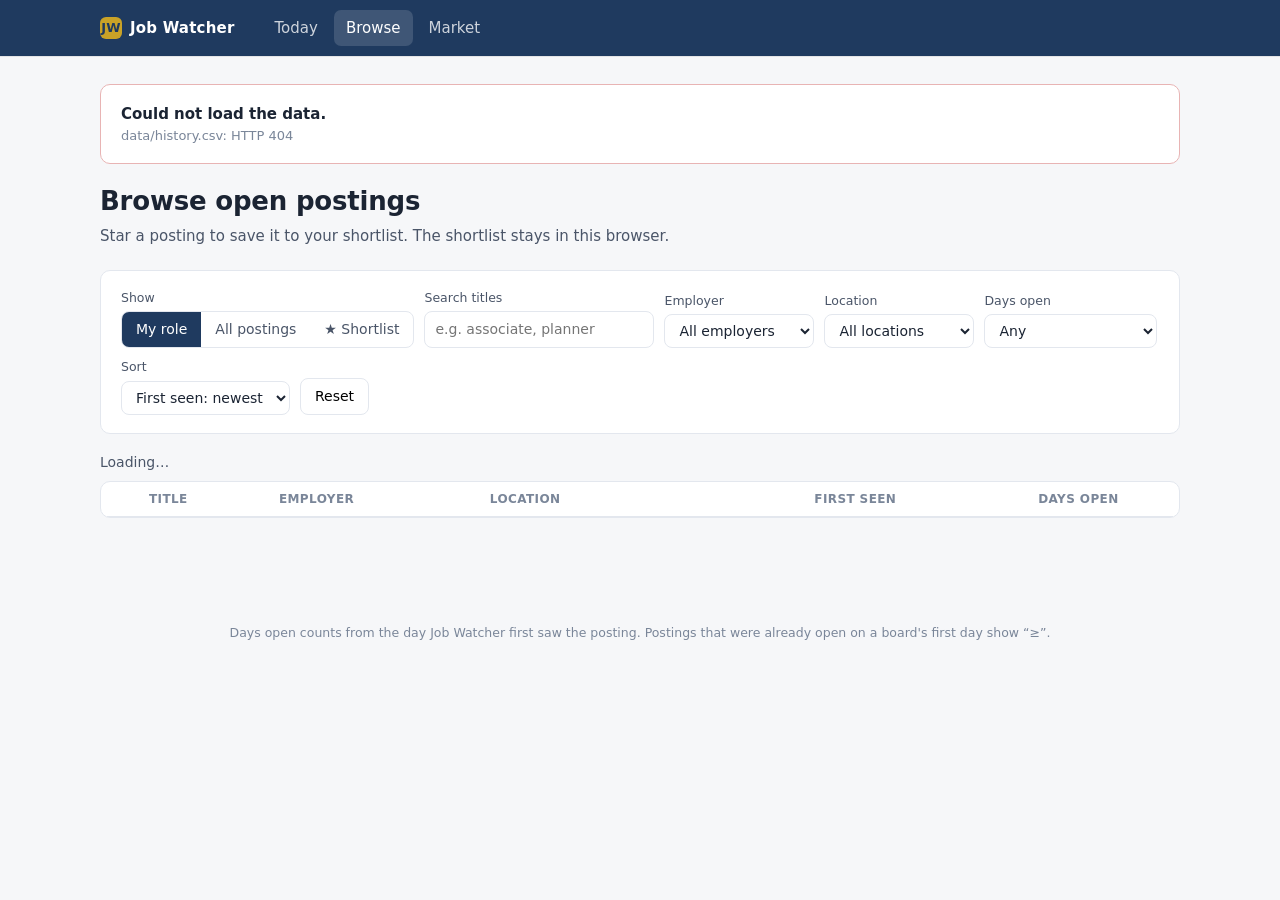
==== browse.html @ c9a6ba5c "Add Today, Browse and Market pages with shared nav, SVG charts, manifest and service worker Co-Autho" ====
<!doctype html>
<html lang="en">
<head>
  <meta charset="utf-8">
  <meta name="viewport" content="width=device-width, initial-scale=1">
  <title>Browse · Job Watcher</title>
  <meta name="theme-color" content="#1f3a5f">
  <link rel="manifest" href="manifest.webmanifest">
  <link rel="icon" href="icons/icon-192.png">
  <link rel="apple-touch-icon" href="icons/icon-192.png">
  <link rel="stylesheet" href="assets/style.css">
</head>
<body>
  <nav class="nav">
    <div class="nav-inner">
      <a class="brand" href="index.html"><span class="brand-mark">JW</span>Job Watcher</a>
      <div class="nav-links">
        <a href="index.html">Today</a>
        <a href="browse.html" aria-current="page">Browse</a>
        <a href="market.html">Market</a>
      </div>
      <span class="nav-status"></span>
    </div>
  </nav>

  <main>
    <h1>Browse open postings</h1>
    <p class="sub">Star a posting to save it to your shortlist. The shortlist stays in this browser.</p>

    <section class="card">
      <div class="controls">
        <div class="control">Show
          <div class="switch" role="group" aria-label="Postings to show">
            <button type="button" data-scope="role" aria-pressed="true">My role</button>
            <button type="button" data-scope="all" aria-pressed="false">All postings</button>
            <button type="button" data-scope="star" aria-pressed="false">★ Shortlist</button>
          </div>
        </div>
        <label class="control">Search titles
          <input type="search" id="q" placeholder="e.g. associate, planner">
        </label>
        <label class="control">Employer
          <select id="employer"><option value="">All employers</option></select>
        </label>
        <label class="control">Location
          <select id="location"><option value="">All locations</option></select>
        </label>
        <label class="control">Days open
          <select id="days">
            <option value="">Any</option>
            <option value="0-1">1 day or less</option>
            <option value="0-7">7 days or less</option>
            <option value="8-30">8 to 30 days</option>
            <option value="31-99999">More than 30 days</option>
          </select>
        </label>
        <label class="control">Sort
          <select id="sort">
            <option value="new">First seen: newest</option>
            <option value="old">First seen: oldest</option>
          </select>
        </label>
        <button class="btn" type="button" id="reset">Reset</button>
      </div>
    </section>

    <div class="result-count" id="count">Loading…</div>
    <section class="card" style="padding:0 6px">
      <table>
        <thead><tr>
          <th style="width:32px"></th><th>Title</th><th>Employer</th><th class="hide-sm">Location</th>
          <th class="num">First seen</th><th class="num hide-sm">Days open</th><th></th>
        </tr></thead>
        <tbody id="rows"></tbody>
      </table>
    </section>
    <div style="text-align:center"><button class="btn" id="more" hidden>Show more</button></div>
  </main>
  <footer>Days open counts from the day Job Watcher first saw the posting. Postings that were already open on a board's first day show “≥”.</footer>

  <script src="assets/common.js"></script>
  <script src="assets/browse.js"></script>
</body>
</html>
---- assets/style.css ----
:root {
  --ink: #1b2433;
  --ink-2: #4a5568;
  --muted: #7a8699;
  --line: #e3e7ee;
  --bg: #f6f7f9;
  --card: #ffffff;
  --brand: #1f3a5f;
  --brand-2: #2f6690;
  --accent: #c9a227;
  --good: #2e7d5b;
  --bad: #b23b3b;
  --role: #2f6690;
  --all: #9fb3c8;
  --radius: 10px;
  --font: "Inter", system-ui, -apple-system, "Segoe UI", Roboto, "Helvetica Neue", Arial, sans-serif;
  --mono: ui-monospace, SFMono-Regular, Menlo, Consolas, monospace;
}

* { box-sizing: border-box; }
html, body { margin: 0; }
body {
  font-family: var(--font);
  color: var(--ink);
  background: var(--bg);
  line-height: 1.5;
  font-size: 15px;
}
a { color: var(--brand-2); }

/* ---------- navigation (shared by every page) ---------- */
.nav {
  position: sticky; top: 0; z-index: 10;
  background: var(--brand);
  color: #fff;
  box-shadow: 0 1px 0 rgba(0,0,0,.08);
}
.nav-inner {
  max-width: 1120px; margin: 0 auto; padding: 0 20px;
  display: flex; align-items: center; gap: 28px; height: 56px;
}
.brand { font-weight: 700; letter-spacing: .2px; color: #fff; text-decoration: none; display: flex; align-items: center; gap: 8px; }
.brand-mark { width: 22px; height: 22px; border-radius: 6px; background: var(--accent); display: inline-grid; place-items: center; color: var(--brand); font-size: 13px; font-weight: 800; }
.nav-links { display: flex; gap: 4px; }
.nav-links a {
  color: rgba(255,255,255,.78); text-decoration: none;
  padding: 7px 12px; border-radius: 7px; font-weight: 500;
}
.nav-links a:hover { color: #fff; background: rgba(255,255,255,.08); }
.nav-links a[aria-current="page"] { color: #fff; background: rgba(255,255,255,.14); }
.nav-status { margin-left: auto; font-size: 12.5px; color: rgba(255,255,255,.7); }
.offline .nav-status::before { content: "● offline · "; color: var(--accent); }

main { max-width: 1120px; margin: 0 auto; padding: 28px 20px 64px; }
h1 { font-size: 26px; margin: 0 0 4px; letter-spacing: -.2px; }
h2 { font-size: 19px; margin: 0 0 6px; letter-spacing: -.1px; }
.sub { color: var(--ink-2); margin: 0 0 22px; }
.muted { color: var(--muted); }
.small { font-size: 13px; }

.card {
  background: var(--card); border: 1px solid var(--line);
  border-radius: var(--radius); padding: 18px 20px; margin-bottom: 18px;
}

/* ---------- stat tiles ---------- */
.tiles { display: grid; grid-template-columns: repeat(4, 1fr); gap: 14px; margin-bottom: 18px; }
.tile { background: var(--card); border: 1px solid var(--line); border-radius: var(--radius); padding: 16px 18px; }
.tile .label { font-size: 12.5px; color: var(--muted); text-transform: uppercase; letter-spacing: .5px; }
.tile .value { font-size: 30px; font-weight: 700; margin-top: 2px; font-variant-numeric: tabular-nums; }
.tile .note { font-size: 12.5px; color: var(--ink-2); }

/* ---------- tables & lists ---------- */
table { width: 100%; border-collapse: collapse; font-size: 14px; }
th, td { text-align: left; padding: 8px 10px; border-bottom: 1px solid var(--line); vertical-align: top; }
th { font-size: 12px; text-transform: uppercase; letter-spacing: .4px; color: var(--muted); font-weight: 600; }
td.num, th.num { text-align: right; font-variant-numeric: tabular-nums; }
.pill { display: inline-block; font-size: 12px; padding: 1px 8px; border-radius: 999px; font-weight: 600; }
.pill.ok { background: #e3f3eb; color: var(--good); }
.pill.fail { background: #f8e4e4; color: var(--bad); }
.pill.role { background: #e4eef7; color: var(--role); }

.posting-list { list-style: none; margin: 0; padding: 0; }
.posting-list li { padding: 9px 0; border-bottom: 1px solid var(--line); display: flex; gap: 10px; align-items: baseline; }
.posting-list li:last-child { border-bottom: 0; }
.posting-list .meta { color: var(--muted); font-size: 13px; }
.two-col { display: grid; grid-template-columns: 1fr 1fr; gap: 18px; }

/* ---------- browse ---------- */
.controls { display: flex; flex-wrap: wrap; gap: 10px; align-items: end; }
.control { display: flex; flex-direction: column; gap: 4px; font-size: 12.5px; color: var(--ink-2); }
select, input[type="search"] {
  font: inherit; font-size: 14px; padding: 7px 10px; border: 1px solid var(--line);
  border-radius: 8px; background: #fff; color: var(--ink); min-width: 150px;
}
input[type="search"] { min-width: 230px; }
.switch { display: inline-flex; border: 1px solid var(--line); border-radius: 8px; overflow: hidden; background: #fff; }
.switch button { font: inherit; font-size: 14px; border: 0; background: none; padding: 7px 14px; cursor: pointer; color: var(--ink-2); }
.switch button[aria-pressed="true"] { background: var(--brand); color: #fff; }
.star { border: 0; background: none; cursor: pointer; font-size: 19px; line-height: 1; color: #c3cad6; padding: 0 2px; }
.star[aria-pressed="true"] { color: var(--accent); }
.apply { font-weight: 600; text-decoration: none; white-space: nowrap; }
.btn { font: inherit; font-size: 14px; padding: 7px 14px; border-radius: 8px; border: 1px solid var(--line); background: #fff; cursor: pointer; }
.result-count { margin: 14px 0 8px; color: var(--ink-2); font-size: 14px; }

/* ---------- market ---------- */
.finding h2 { color: var(--brand); }
.finding p { color: var(--ink-2); margin: 0 0 12px; max-width: 760px; }
.chart svg { width: 100%; height: auto; display: block; }
.chart text { font-family: var(--font); fill: var(--ink-2); font-size: 11px; }
.legend { display: flex; gap: 16px; font-size: 13px; color: var(--ink-2); margin-bottom: 6px; }
.legend span::before { content: ""; display: inline-block; width: 10px; height: 10px; border-radius: 2px; margin-right: 6px; background: var(--c); vertical-align: -1px; }
.big-number { font-size: 40px; font-weight: 700; color: var(--brand); font-variant-numeric: tabular-nums; }

.empty { color: var(--muted); font-style: italic; }
footer { text-align: center; color: var(--muted); font-size: 12.5px; padding: 24px; }

@media (max-width: 760px) {
  .tiles { grid-template-columns: repeat(2, 1fr); }
  .two-col { grid-template-columns: 1fr; }
  .nav-status { display: none; }
  .nav-inner { gap: 12px; }
  .hide-sm { display: none; }
}
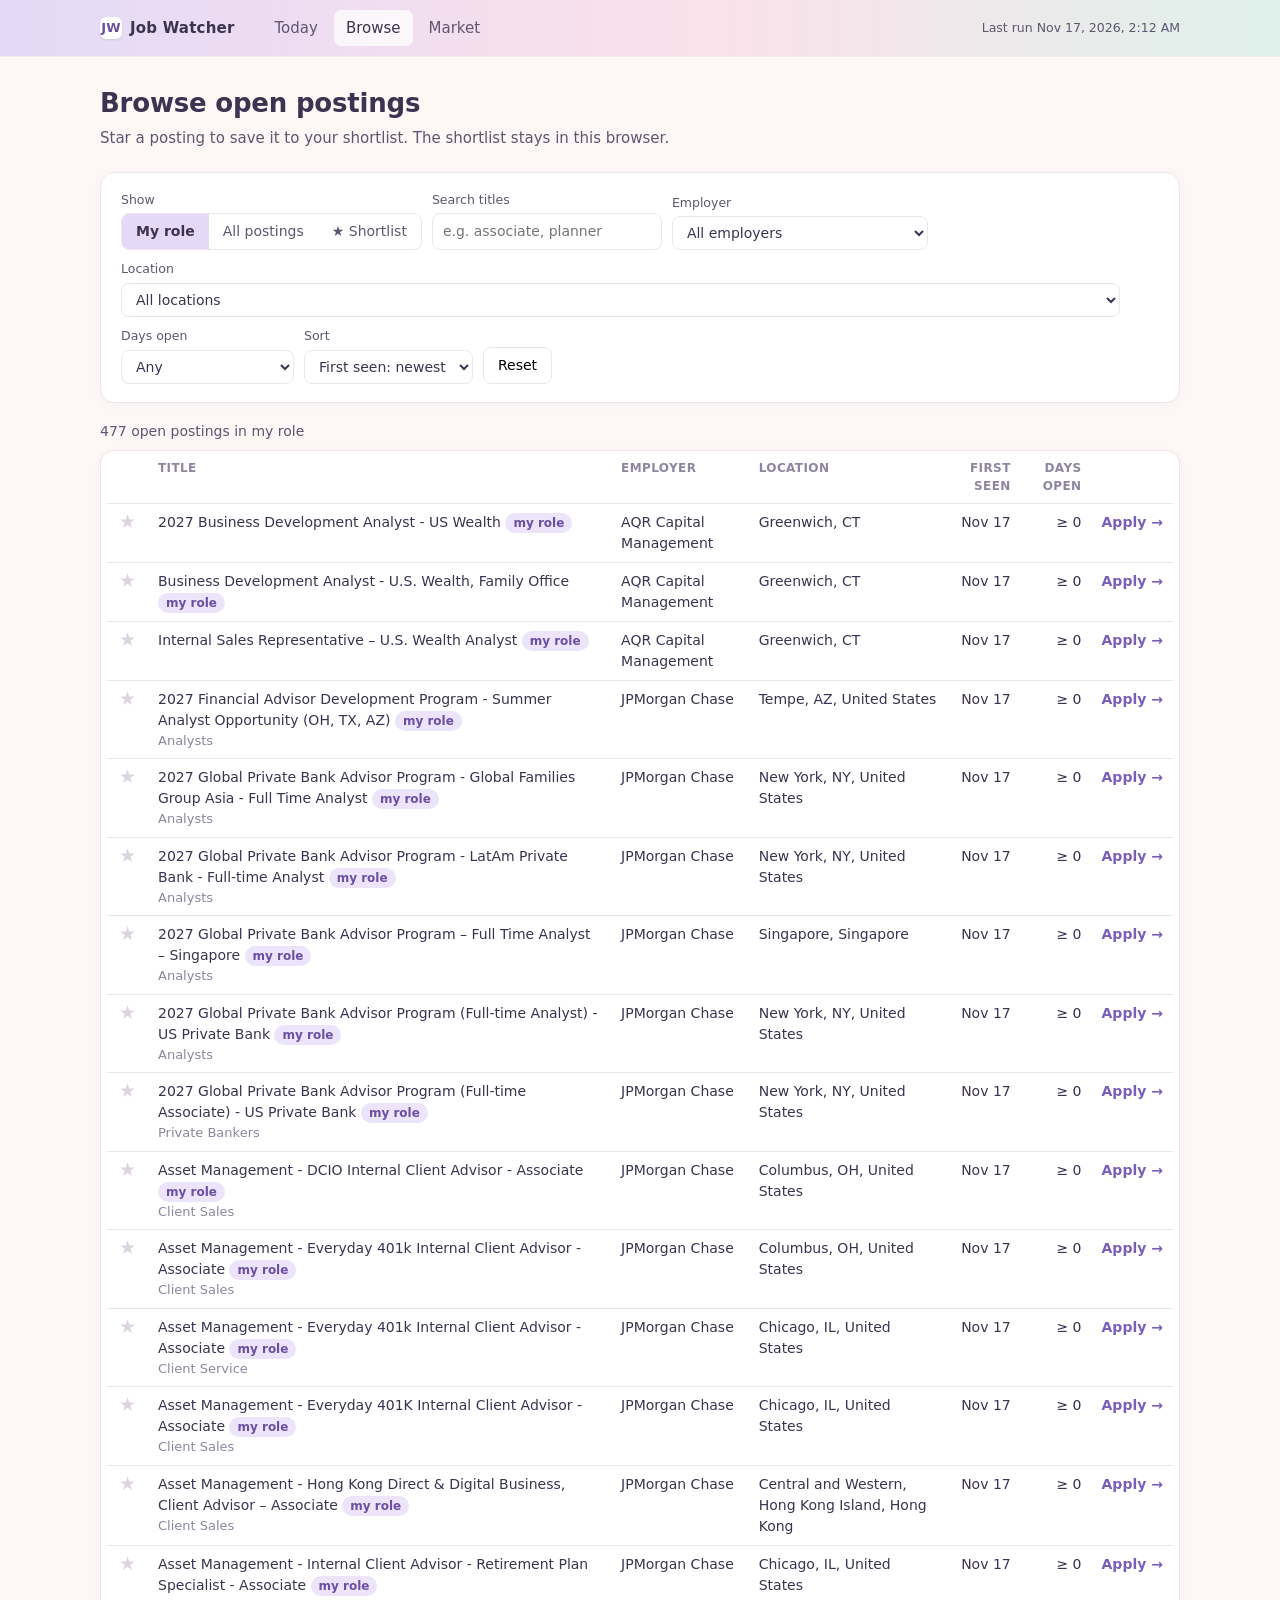
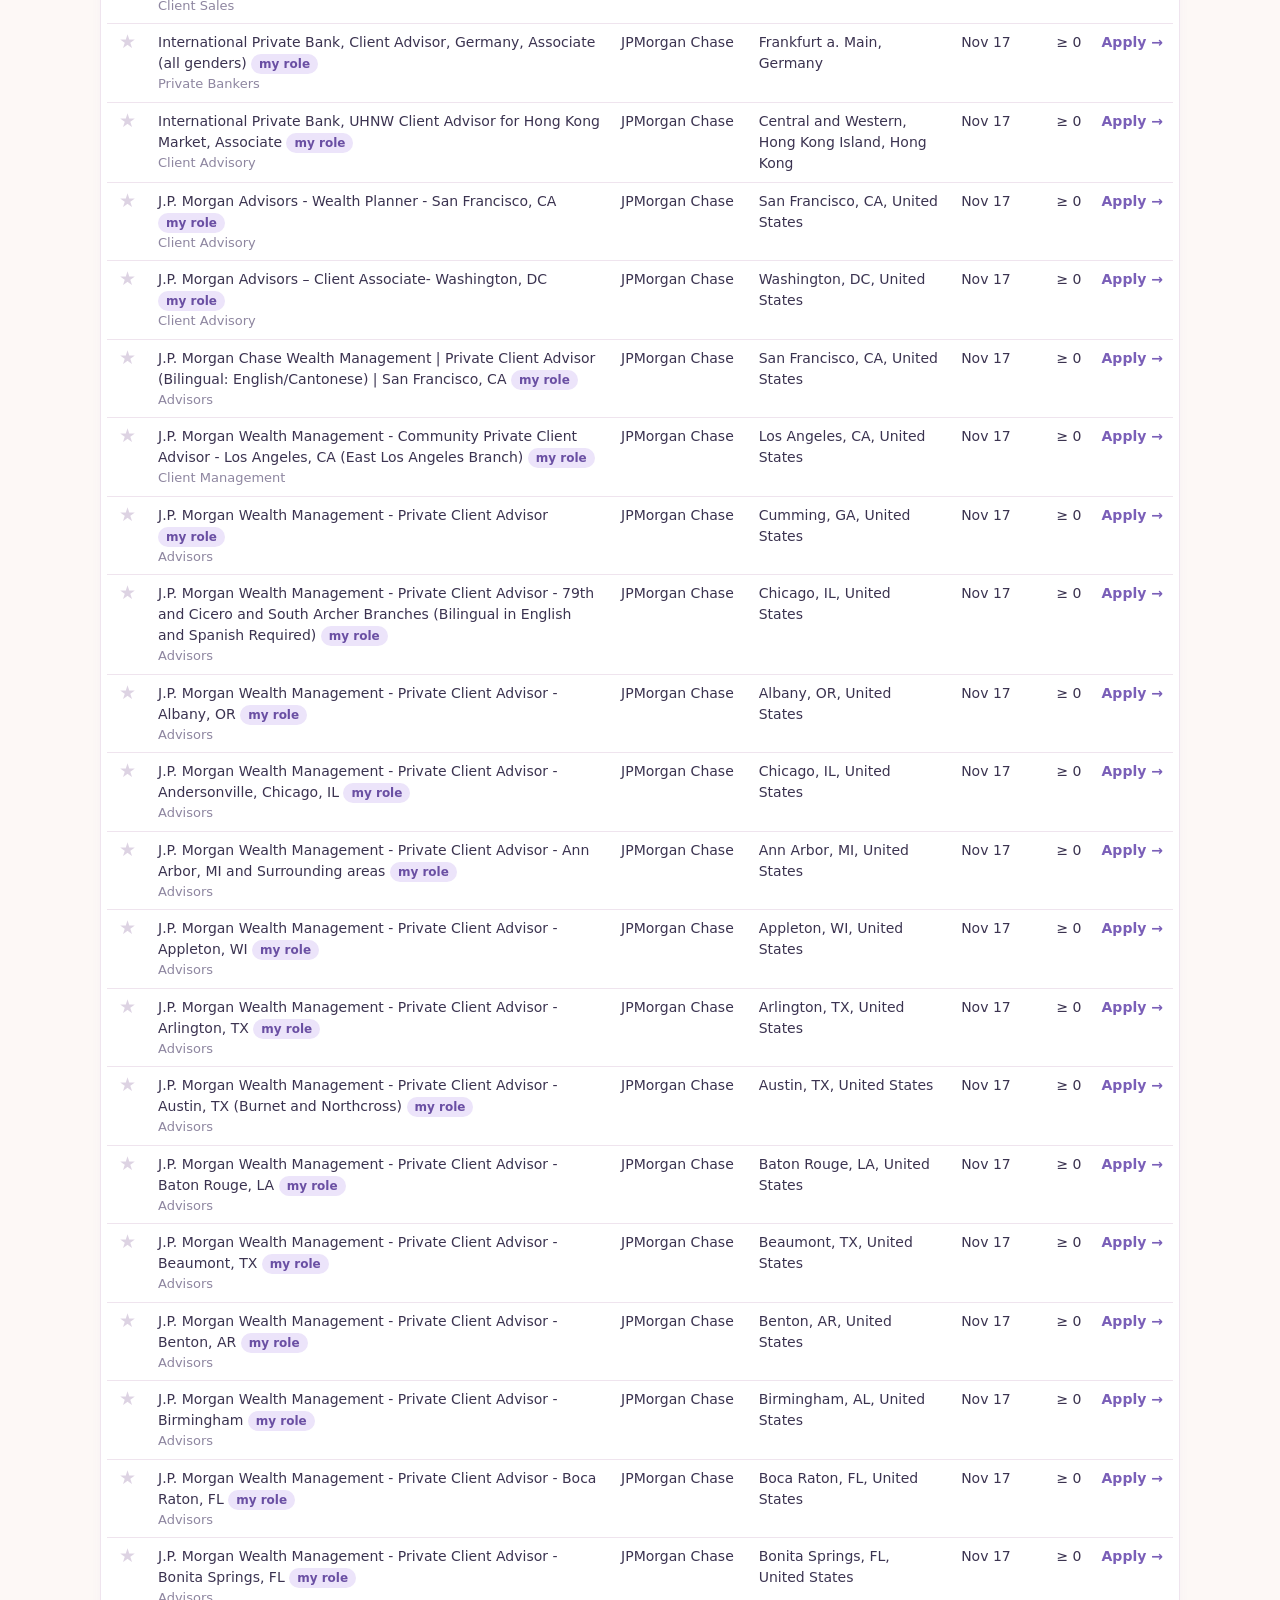
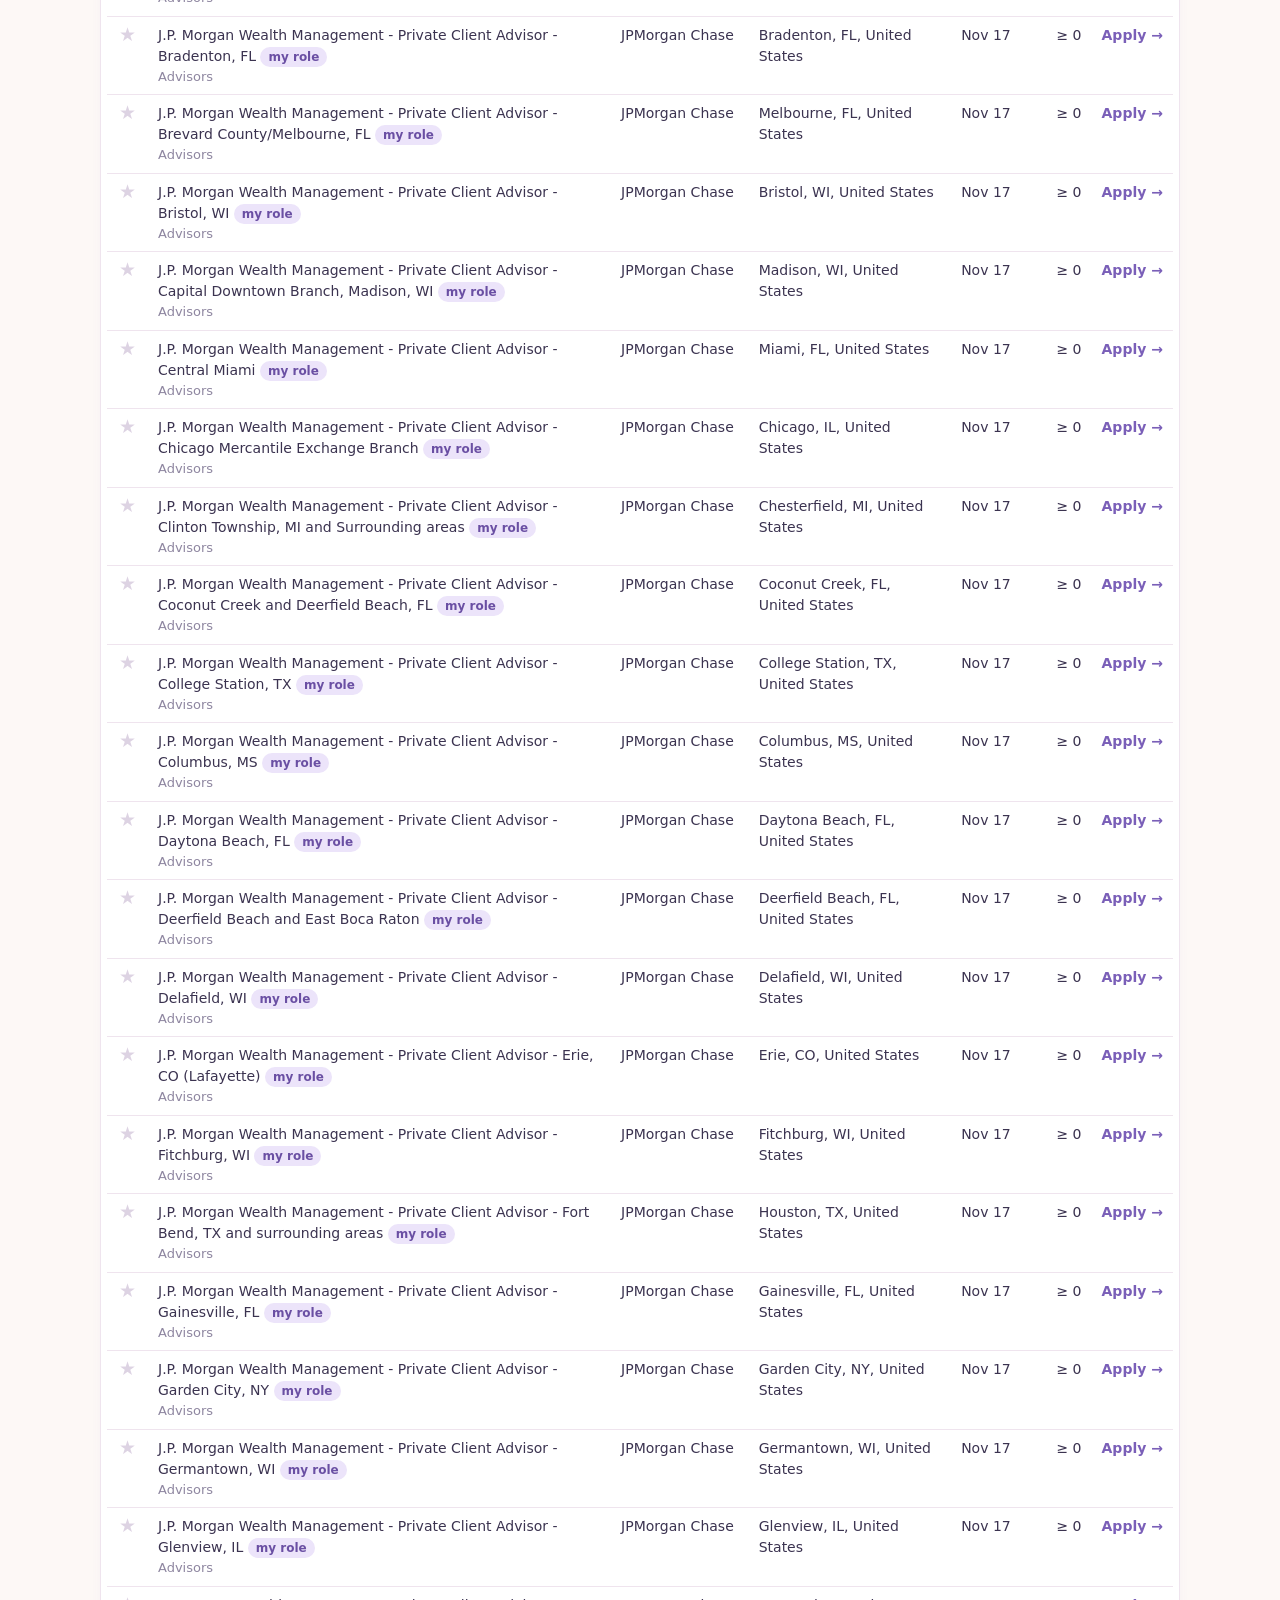
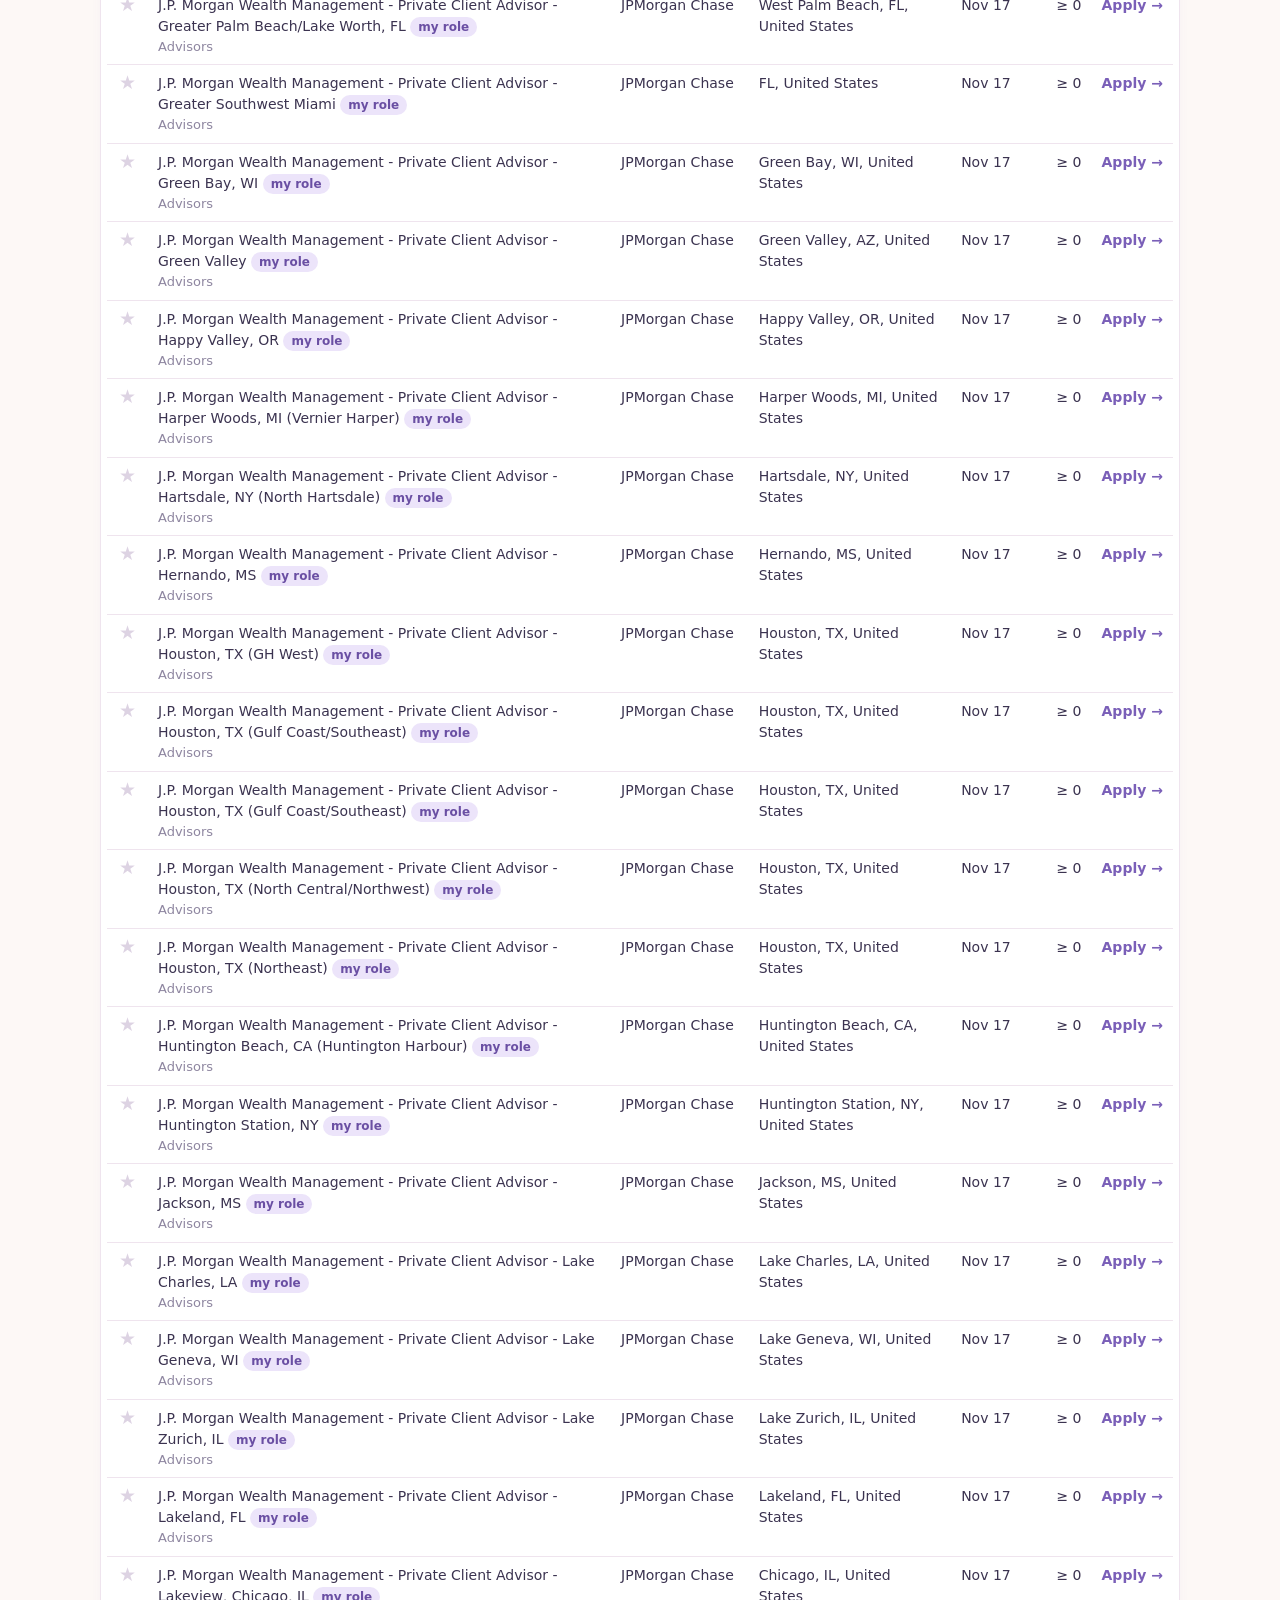
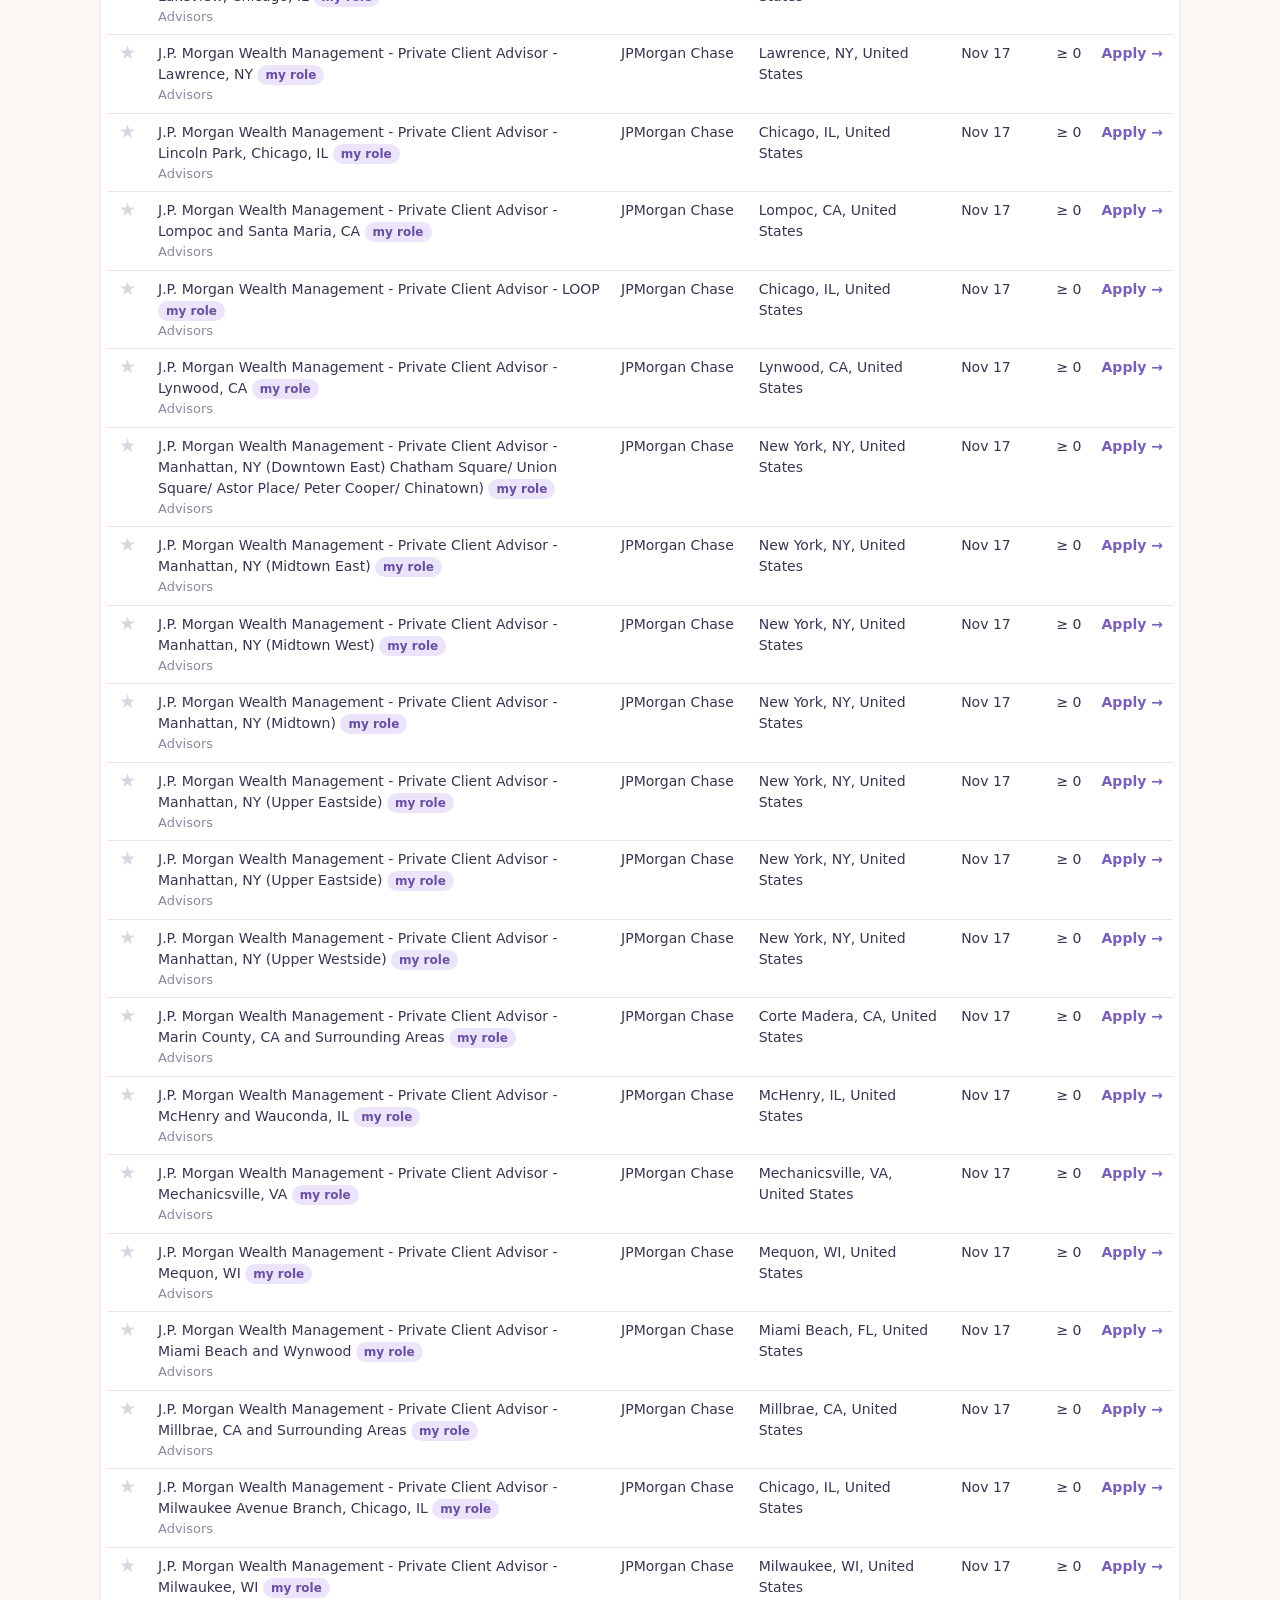
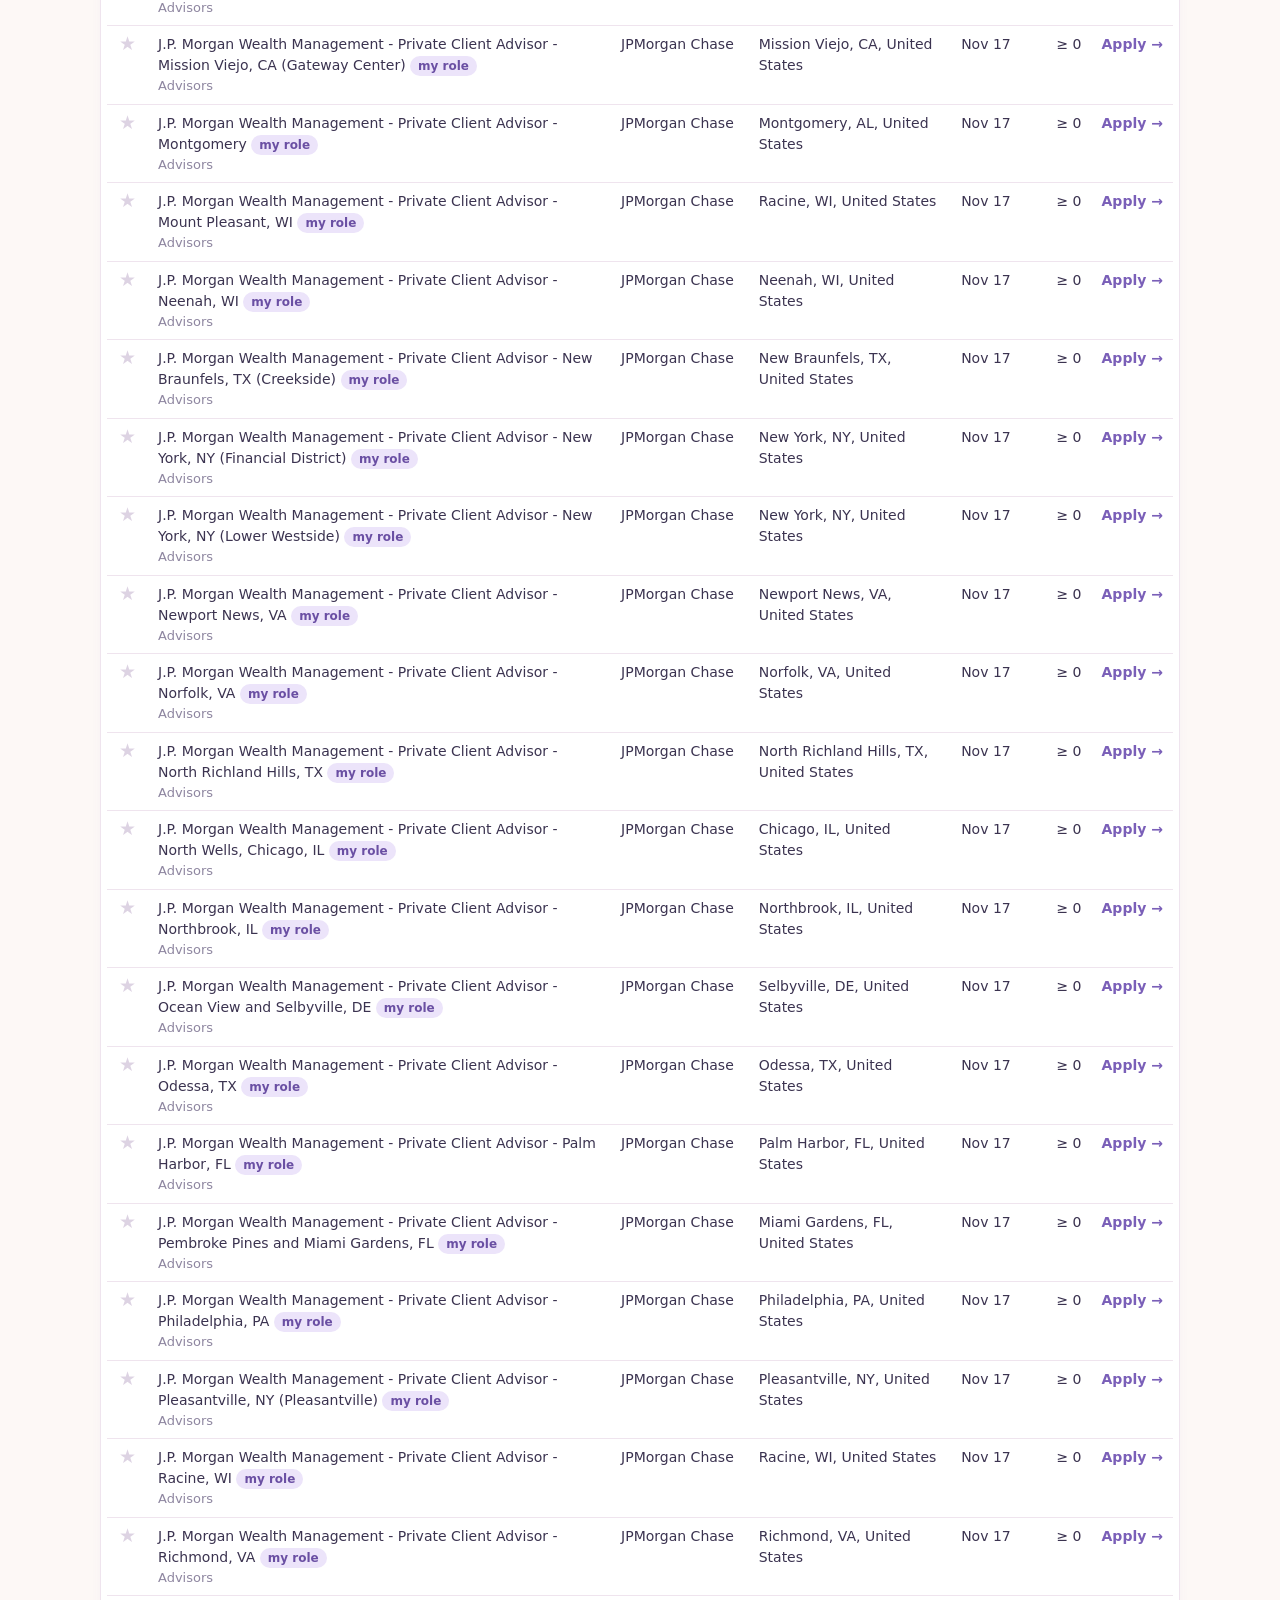
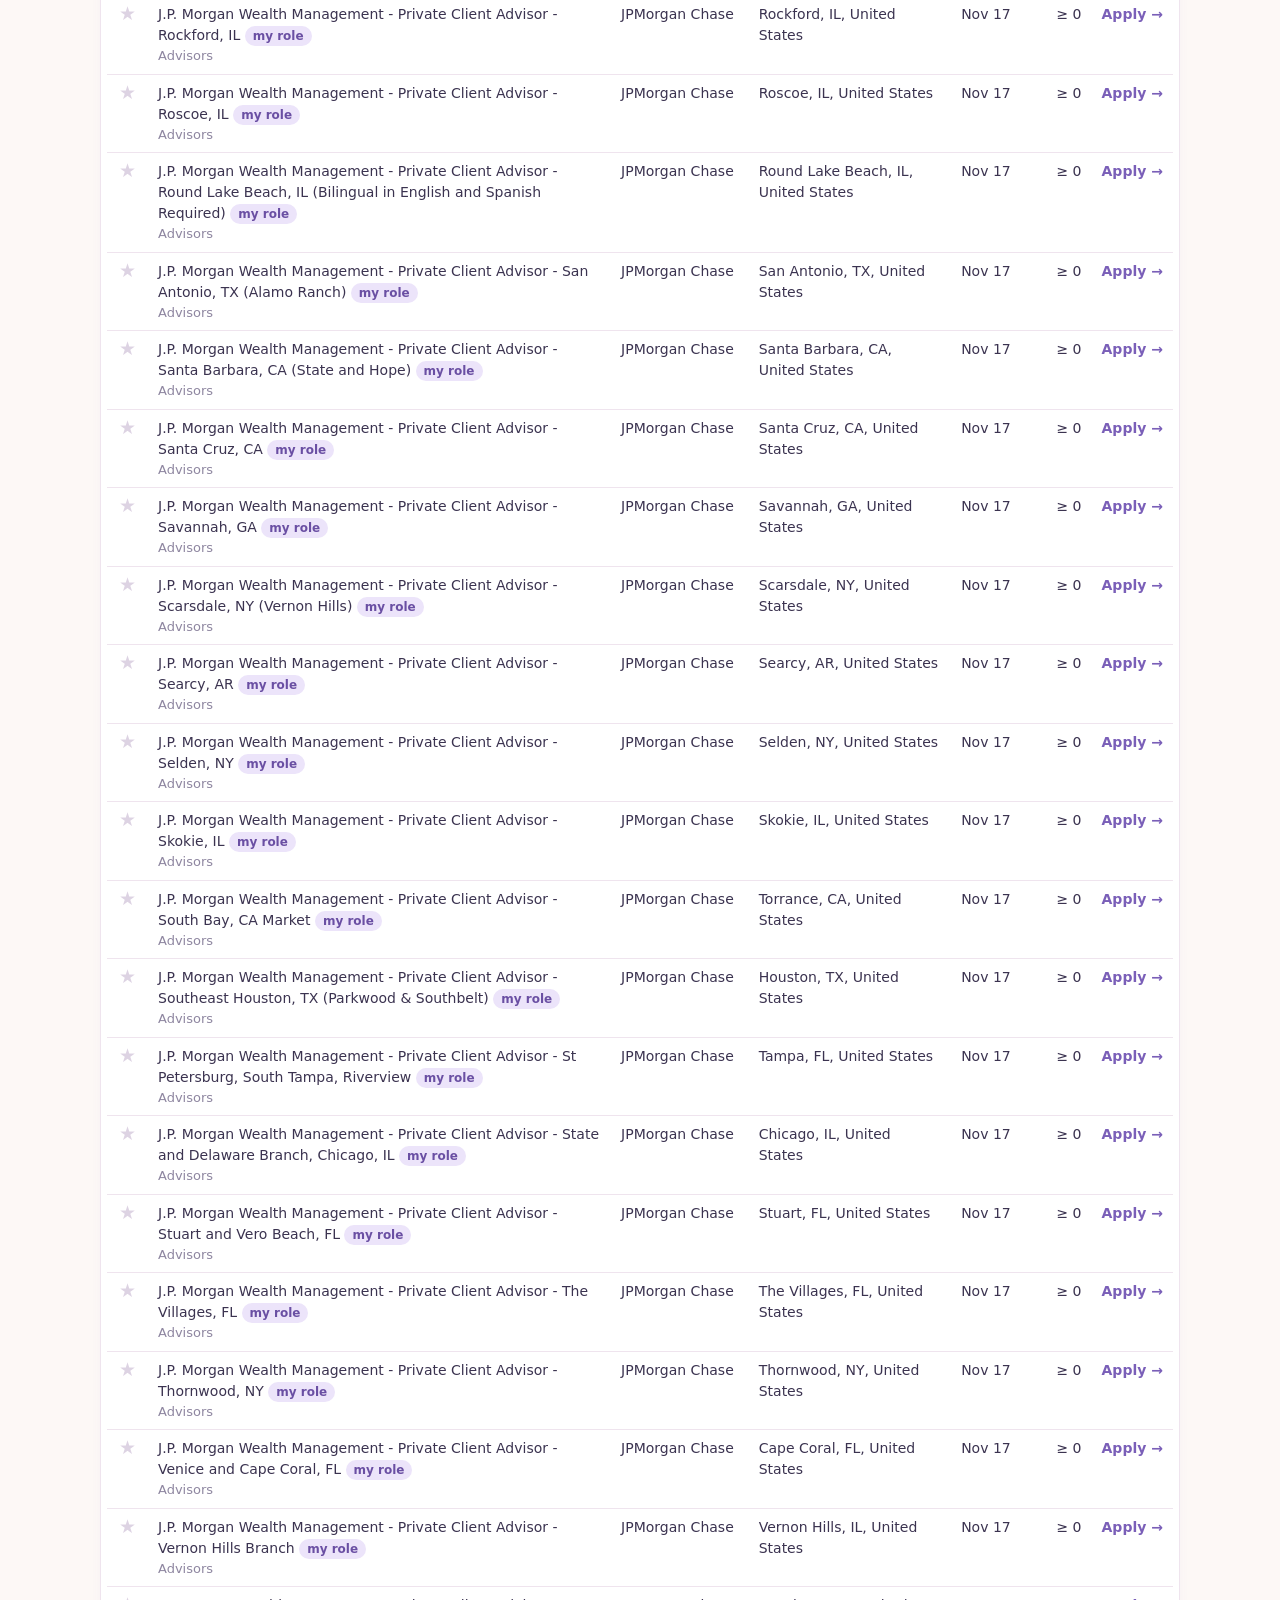
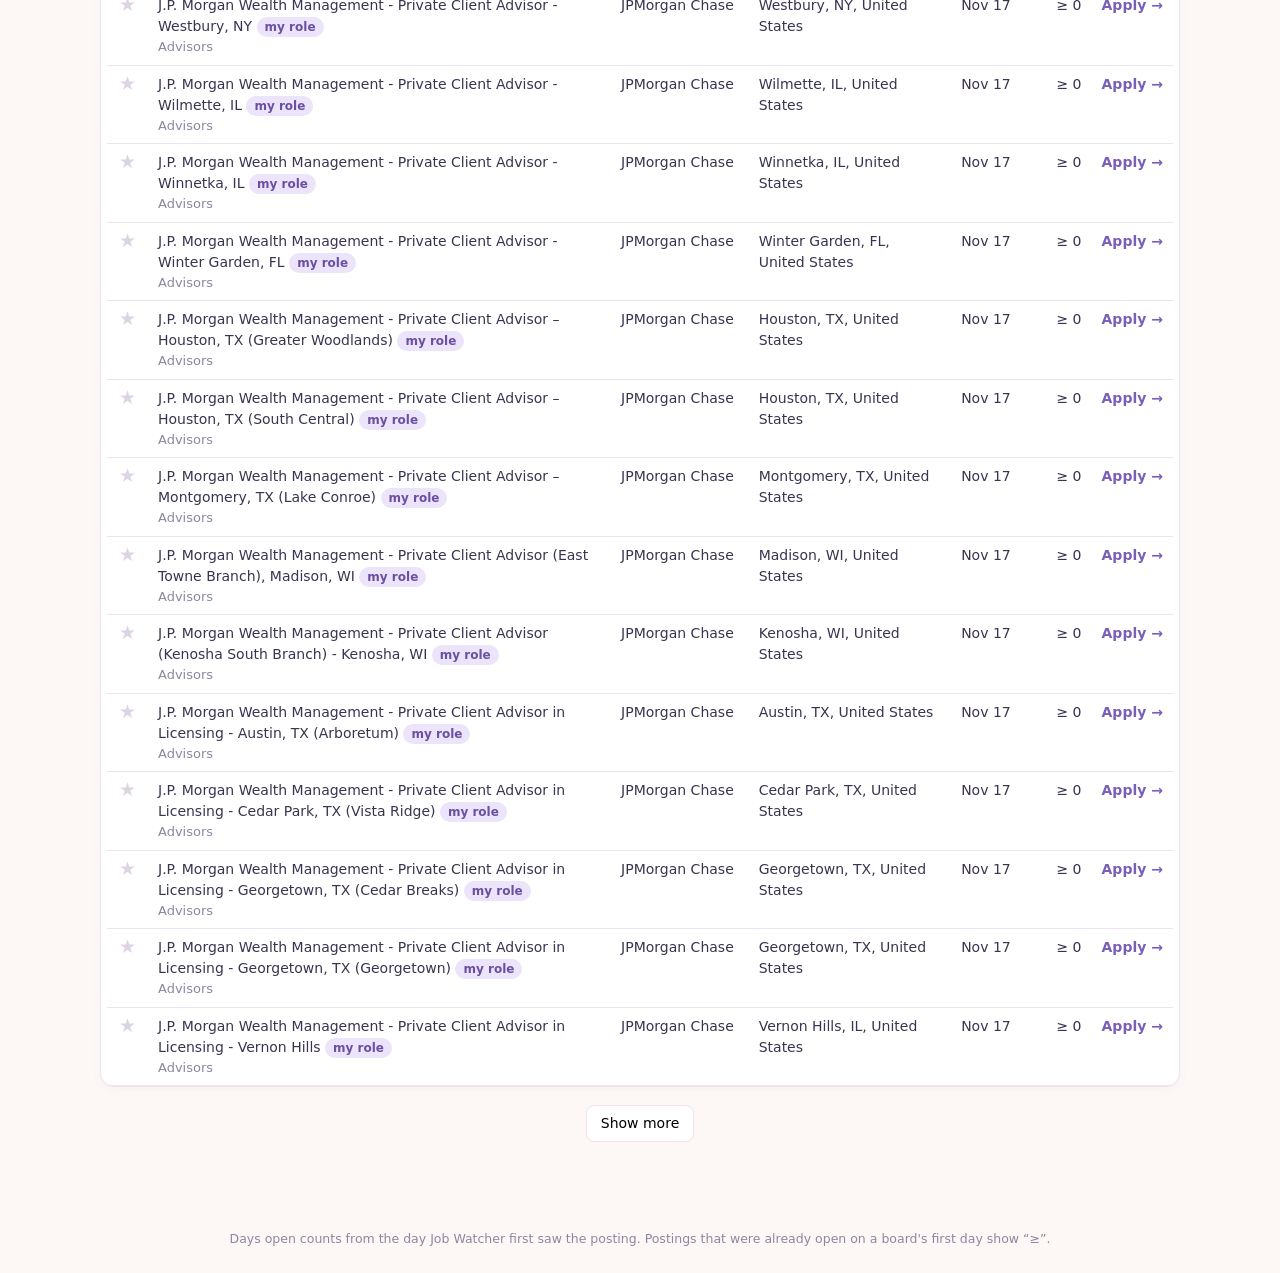
==== commit caa4e2f3: "Restyle the site in pastel colors Co-Authored-By: Claude Opus 5.5 <noreply@anthropic.com> Claude-Ses" ====
--- a/browse.html
+++ b/browse.html
@@ -4,7 +4,7 @@
   <meta charset="utf-8">
   <meta name="viewport" content="width=device-width, initial-scale=1">
   <title>Browse · Job Watcher</title>
-  <meta name="theme-color" content="#1f3a5f">
+  <meta name="theme-color" content="#e4daf7">
   <link rel="manifest" href="manifest.webmanifest">
   <link rel="icon" href="icons/icon-192.png">
   <link rel="apple-touch-icon" href="icons/icon-192.png">
--- a/assets/style.css
+++ b/assets/style.css
@@ -1,18 +1,22 @@
 :root {
-  --ink: #1b2433;
-  --ink-2: #4a5568;
-  --muted: #7a8699;
-  --line: #e3e7ee;
-  --bg: #f6f7f9;
+  --ink: #3b3350;
+  --ink-2: #5e5670;
+  --muted: #8e86a0;
+  --line: #efe4ee;
+  --bg: #fdf8f6;
   --card: #ffffff;
-  --brand: #1f3a5f;
-  --brand-2: #2f6690;
-  --accent: #c9a227;
-  --good: #2e7d5b;
-  --bad: #b23b3b;
-  --role: #2f6690;
-  --all: #9fb3c8;
-  --radius: 10px;
+  --nav: #e4daf7;
+  --nav-ink: #3b3350;
+  --brand: #6a4fa3;
+  --brand-2: #7a5fb8;
+  --accent: #f4a7b9;
+  --good: #2f7a55;
+  --good-bg: #dcf3e6;
+  --bad: #b04a5a;
+  --bad-bg: #fde2e4;
+  --role: #6a4fa3;
+  --role-bg: #ece4fa;
+  --radius: 14px;
   --font: "Inter", system-ui, -apple-system, "Segoe UI", Roboto, "Helvetica Neue", Arial, sans-serif;
   --mono: ui-monospace, SFMono-Regular, Menlo, Consolas, monospace;
 }
@@ -31,25 +35,25 @@
 /* ---------- navigation (shared by every page) ---------- */
 .nav {
   position: sticky; top: 0; z-index: 10;
-  background: var(--brand);
-  color: #fff;
-  box-shadow: 0 1px 0 rgba(0,0,0,.08);
+  background: linear-gradient(90deg, #e4daf7 0%, #fbe1ea 55%, #dff1ea 100%);
+  color: var(--nav-ink);
+  box-shadow: 0 1px 0 rgba(59,51,80,.06);
 }
 .nav-inner {
   max-width: 1120px; margin: 0 auto; padding: 0 20px;
   display: flex; align-items: center; gap: 28px; height: 56px;
 }
-.brand { font-weight: 700; letter-spacing: .2px; color: #fff; text-decoration: none; display: flex; align-items: center; gap: 8px; }
-.brand-mark { width: 22px; height: 22px; border-radius: 6px; background: var(--accent); display: inline-grid; place-items: center; color: var(--brand); font-size: 13px; font-weight: 800; }
+.brand { font-weight: 700; letter-spacing: .2px; color: var(--nav-ink); text-decoration: none; display: flex; align-items: center; gap: 8px; }
+.brand-mark { width: 22px; height: 22px; border-radius: 6px; background: #fff; display: inline-grid; place-items: center; color: var(--brand); box-shadow: 0 1px 2px rgba(59,51,80,.12); font-size: 13px; font-weight: 800; }
 .nav-links { display: flex; gap: 4px; }
 .nav-links a {
-  color: rgba(255,255,255,.78); text-decoration: none;
+  color: var(--ink-2); text-decoration: none;
   padding: 7px 12px; border-radius: 7px; font-weight: 500;
 }
-.nav-links a:hover { color: #fff; background: rgba(255,255,255,.08); }
-.nav-links a[aria-current="page"] { color: #fff; background: rgba(255,255,255,.14); }
-.nav-status { margin-left: auto; font-size: 12.5px; color: rgba(255,255,255,.7); }
-.offline .nav-status::before { content: "● offline · "; color: var(--accent); }
+.nav-links a:hover { color: var(--nav-ink); background: rgba(255,255,255,.45); }
+.nav-links a[aria-current="page"] { color: var(--nav-ink); background: rgba(255,255,255,.75); }
+.nav-status { margin-left: auto; font-size: 12.5px; color: var(--ink-2); }
+.offline .nav-status::before { content: "● offline · "; color: var(--bad); }
 
 main { max-width: 1120px; margin: 0 auto; padding: 28px 20px 64px; }
 h1 { font-size: 26px; margin: 0 0 4px; letter-spacing: -.2px; }
@@ -59,13 +63,17 @@
 .small { font-size: 13px; }
 
 .card {
-  background: var(--card); border: 1px solid var(--line);
+  background: var(--card); border: 1px solid var(--line); box-shadow: 0 2px 10px rgba(122,95,184,.05);
   border-radius: var(--radius); padding: 18px 20px; margin-bottom: 18px;
 }
 
 /* ---------- stat tiles ---------- */
 .tiles { display: grid; grid-template-columns: repeat(4, 1fr); gap: 14px; margin-bottom: 18px; }
 .tile { background: var(--card); border: 1px solid var(--line); border-radius: var(--radius); padding: 16px 18px; }
+.tile:nth-child(1) { background: #f1ebfc; border-color: #e4daf7; }
+.tile:nth-child(2) { background: #e9f5fd; border-color: #d6eaf8; }
+.tile:nth-child(3) { background: #e6f6ef; border-color: #d2eedf; }
+.tile:nth-child(4) { background: #fdecef; border-color: #f8d9df; }
 .tile .label { font-size: 12.5px; color: var(--muted); text-transform: uppercase; letter-spacing: .5px; }
 .tile .value { font-size: 30px; font-weight: 700; margin-top: 2px; font-variant-numeric: tabular-nums; }
 .tile .note { font-size: 12.5px; color: var(--ink-2); }
@@ -76,9 +84,9 @@
 th { font-size: 12px; text-transform: uppercase; letter-spacing: .4px; color: var(--muted); font-weight: 600; }
 td.num, th.num { text-align: right; font-variant-numeric: tabular-nums; }
 .pill { display: inline-block; font-size: 12px; padding: 1px 8px; border-radius: 999px; font-weight: 600; }
-.pill.ok { background: #e3f3eb; color: var(--good); }
-.pill.fail { background: #f8e4e4; color: var(--bad); }
-.pill.role { background: #e4eef7; color: var(--role); }
+.pill.ok { background: var(--good-bg); color: var(--good); }
+.pill.fail { background: var(--bad-bg); color: var(--bad); }
+.pill.role { background: var(--role-bg); color: var(--role); }
 
 .posting-list { list-style: none; margin: 0; padding: 0; }
 .posting-list li { padding: 9px 0; border-bottom: 1px solid var(--line); display: flex; gap: 10px; align-items: baseline; }
@@ -96,8 +104,8 @@
 input[type="search"] { min-width: 230px; }
 .switch { display: inline-flex; border: 1px solid var(--line); border-radius: 8px; overflow: hidden; background: #fff; }
 .switch button { font: inherit; font-size: 14px; border: 0; background: none; padding: 7px 14px; cursor: pointer; color: var(--ink-2); }
-.switch button[aria-pressed="true"] { background: var(--brand); color: #fff; }
-.star { border: 0; background: none; cursor: pointer; font-size: 19px; line-height: 1; color: #c3cad6; padding: 0 2px; }
+.switch button[aria-pressed="true"] { background: #e4daf7; color: var(--nav-ink); font-weight: 600; }
+.star { border: 0; background: none; cursor: pointer; font-size: 19px; line-height: 1; color: #ddd3e3; padding: 0 2px; }
 .star[aria-pressed="true"] { color: var(--accent); }
 .apply { font-weight: 600; text-decoration: none; white-space: nowrap; }
 .btn { font: inherit; font-size: 14px; padding: 7px 14px; border-radius: 8px; border: 1px solid var(--line); background: #fff; cursor: pointer; }
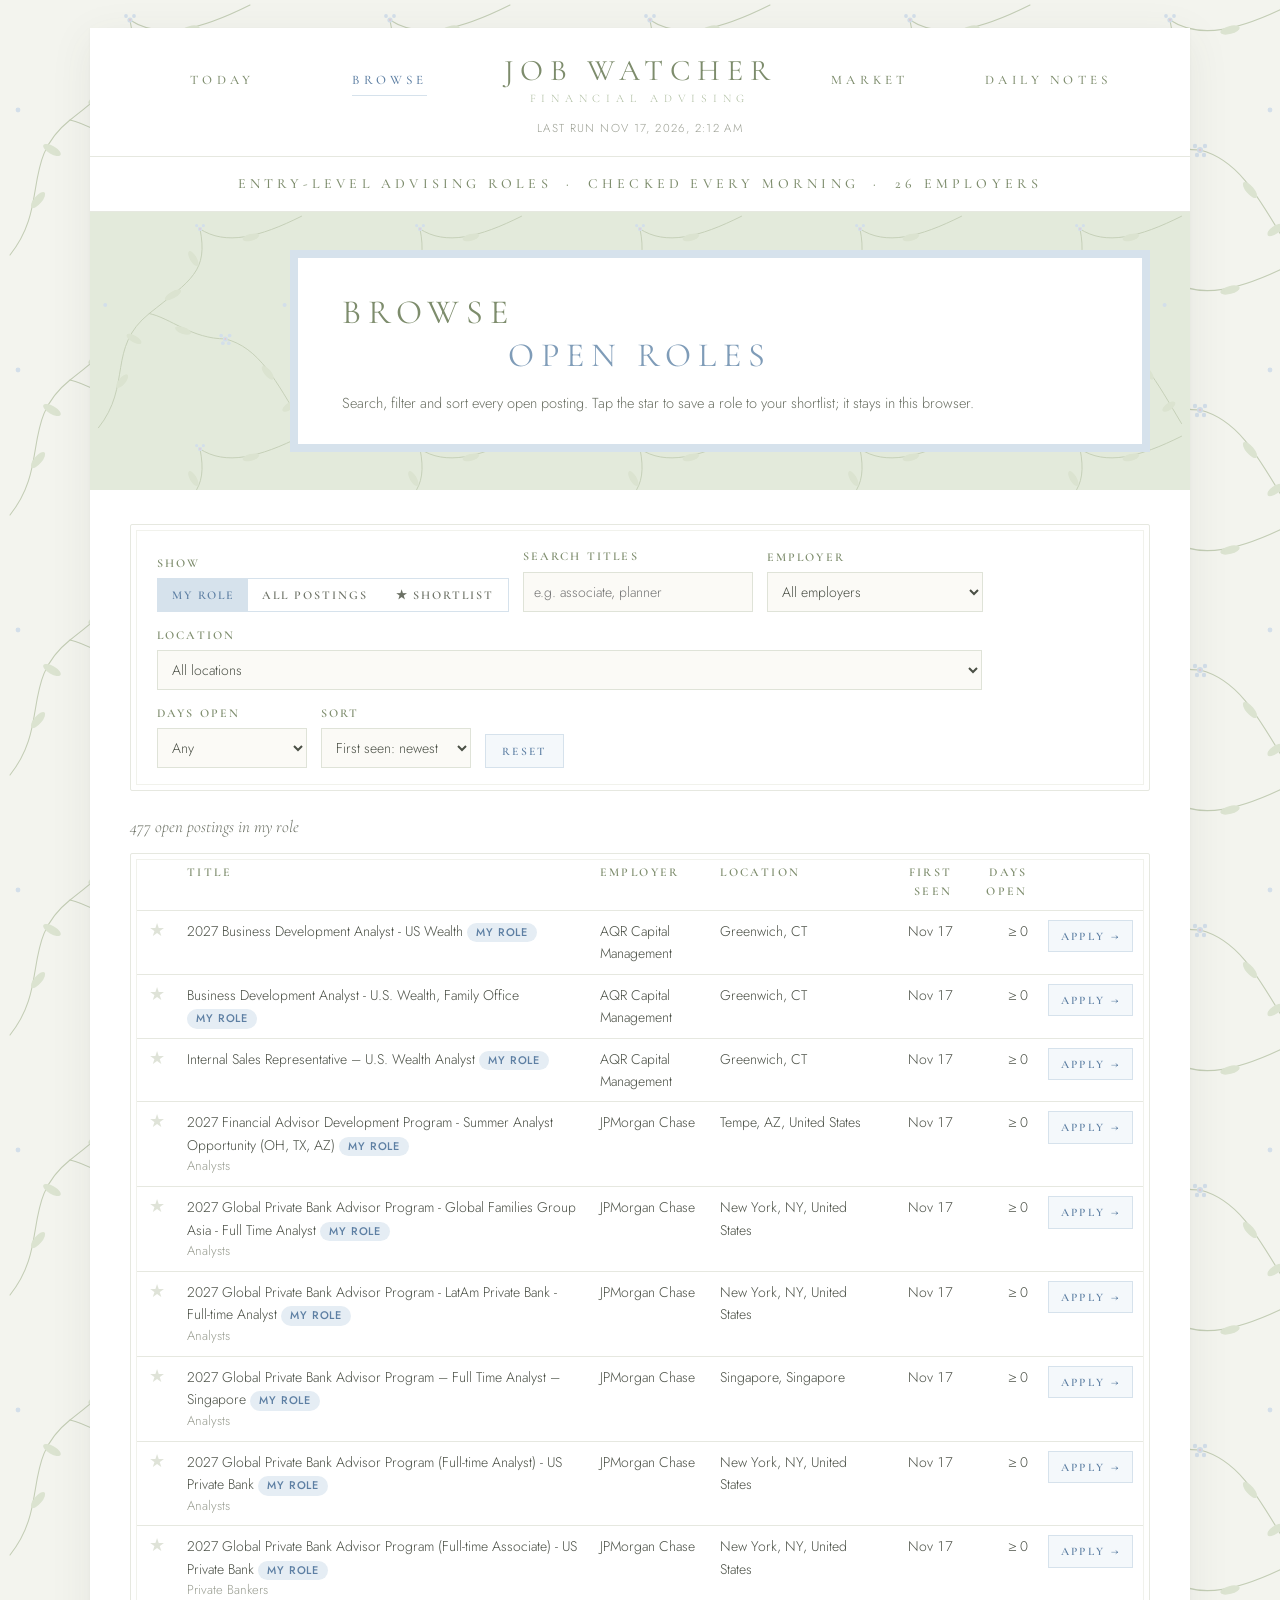
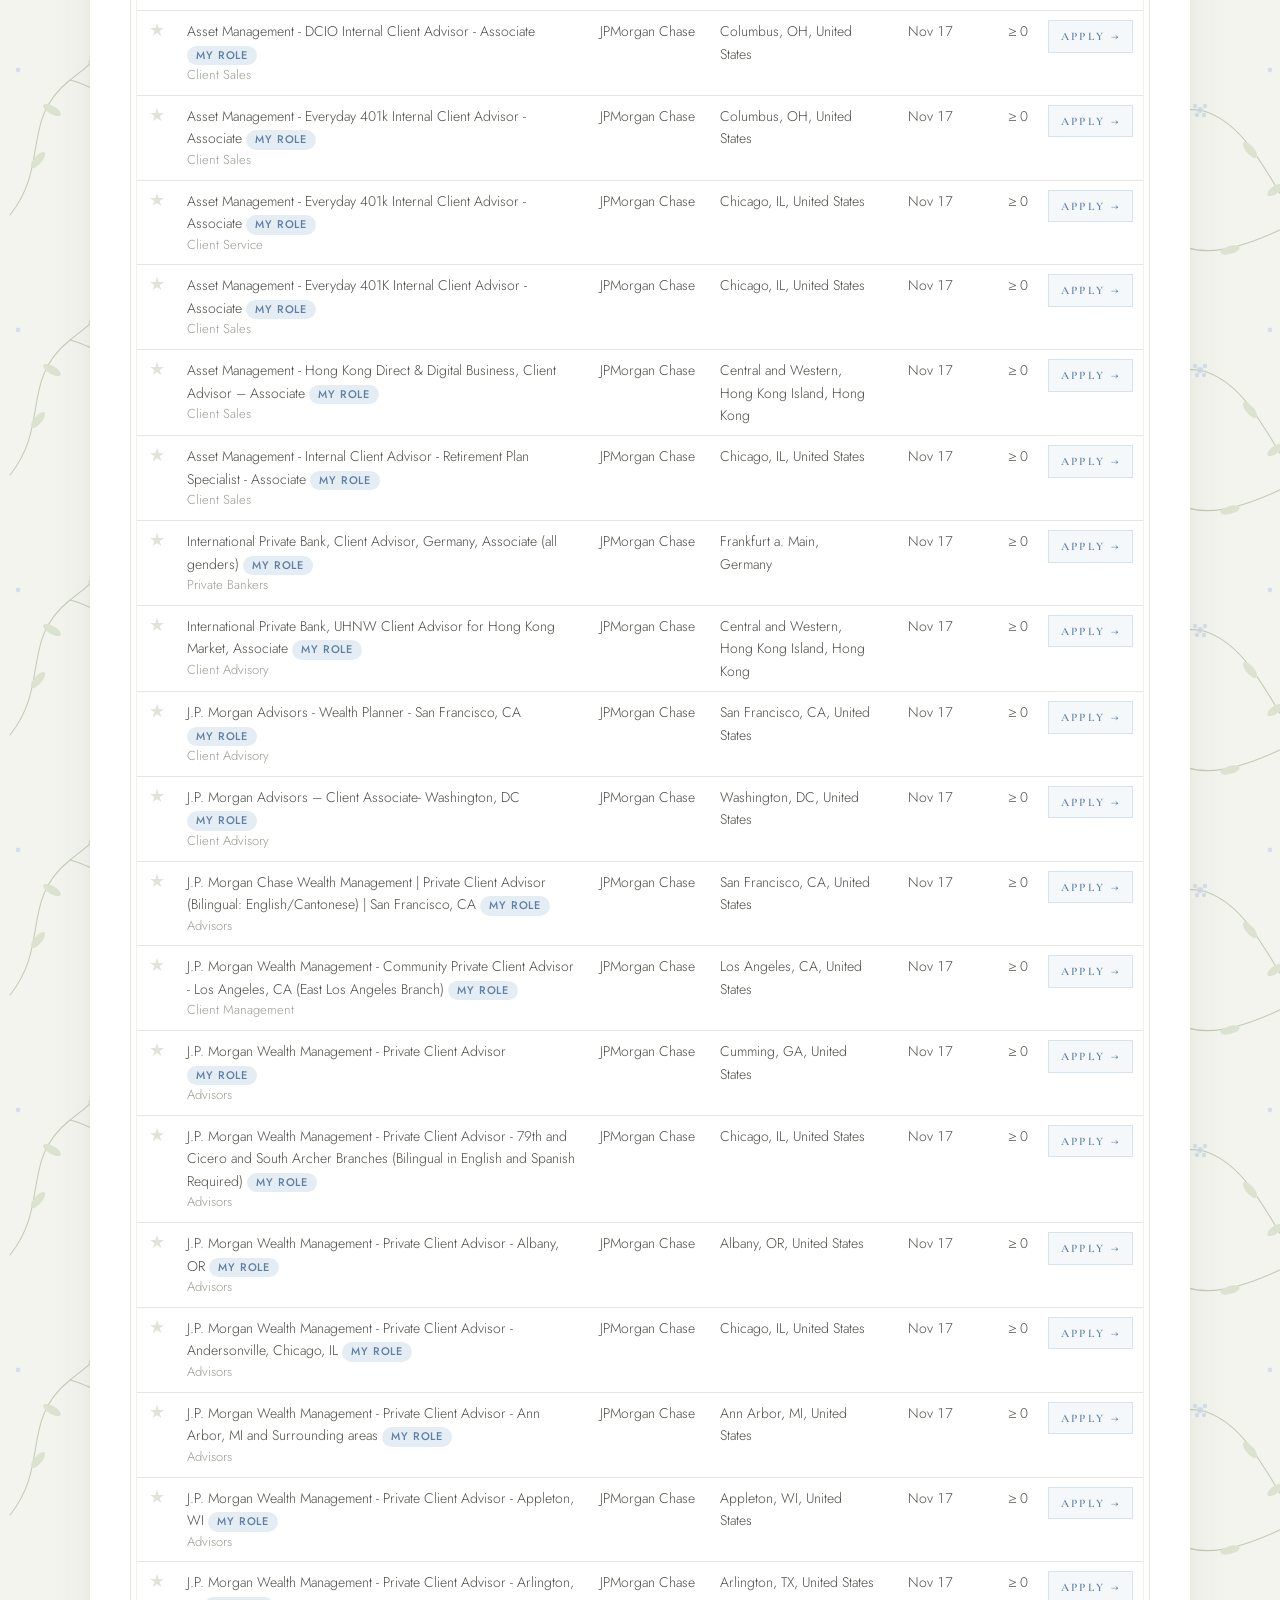
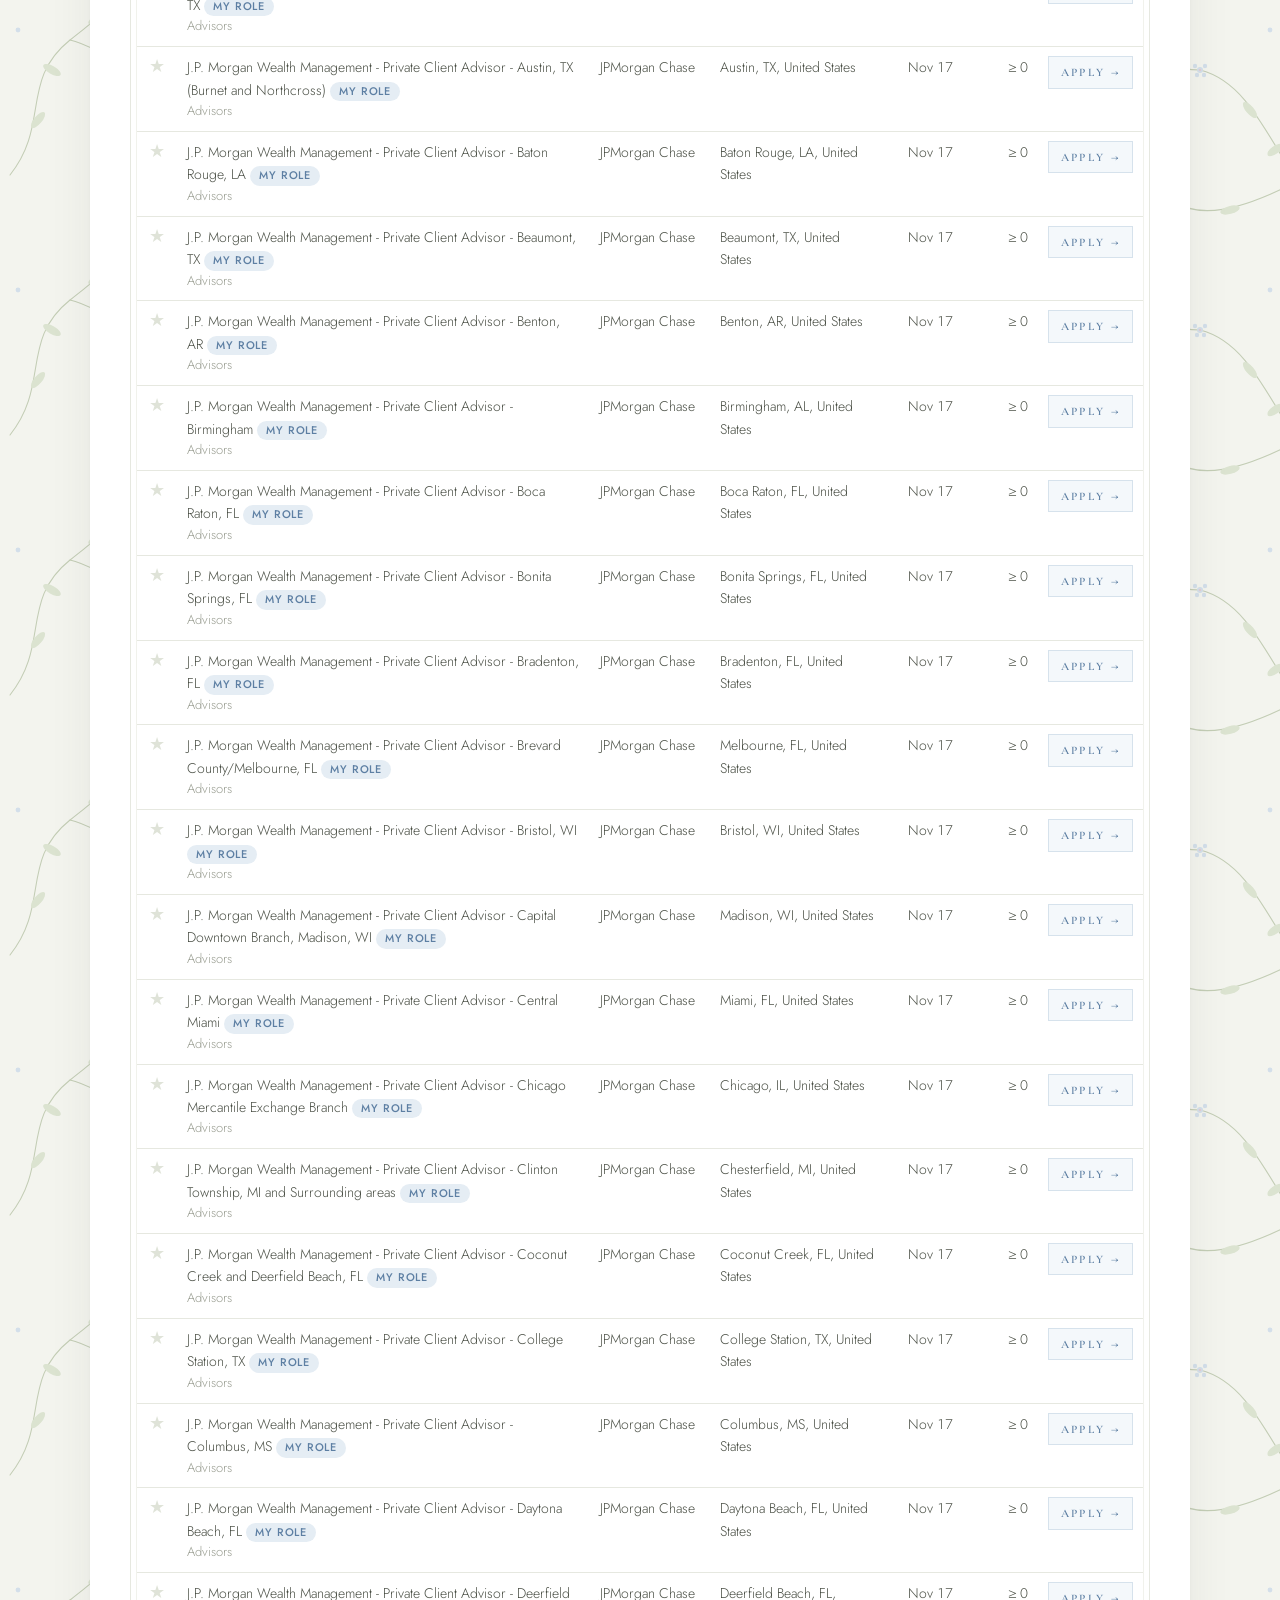
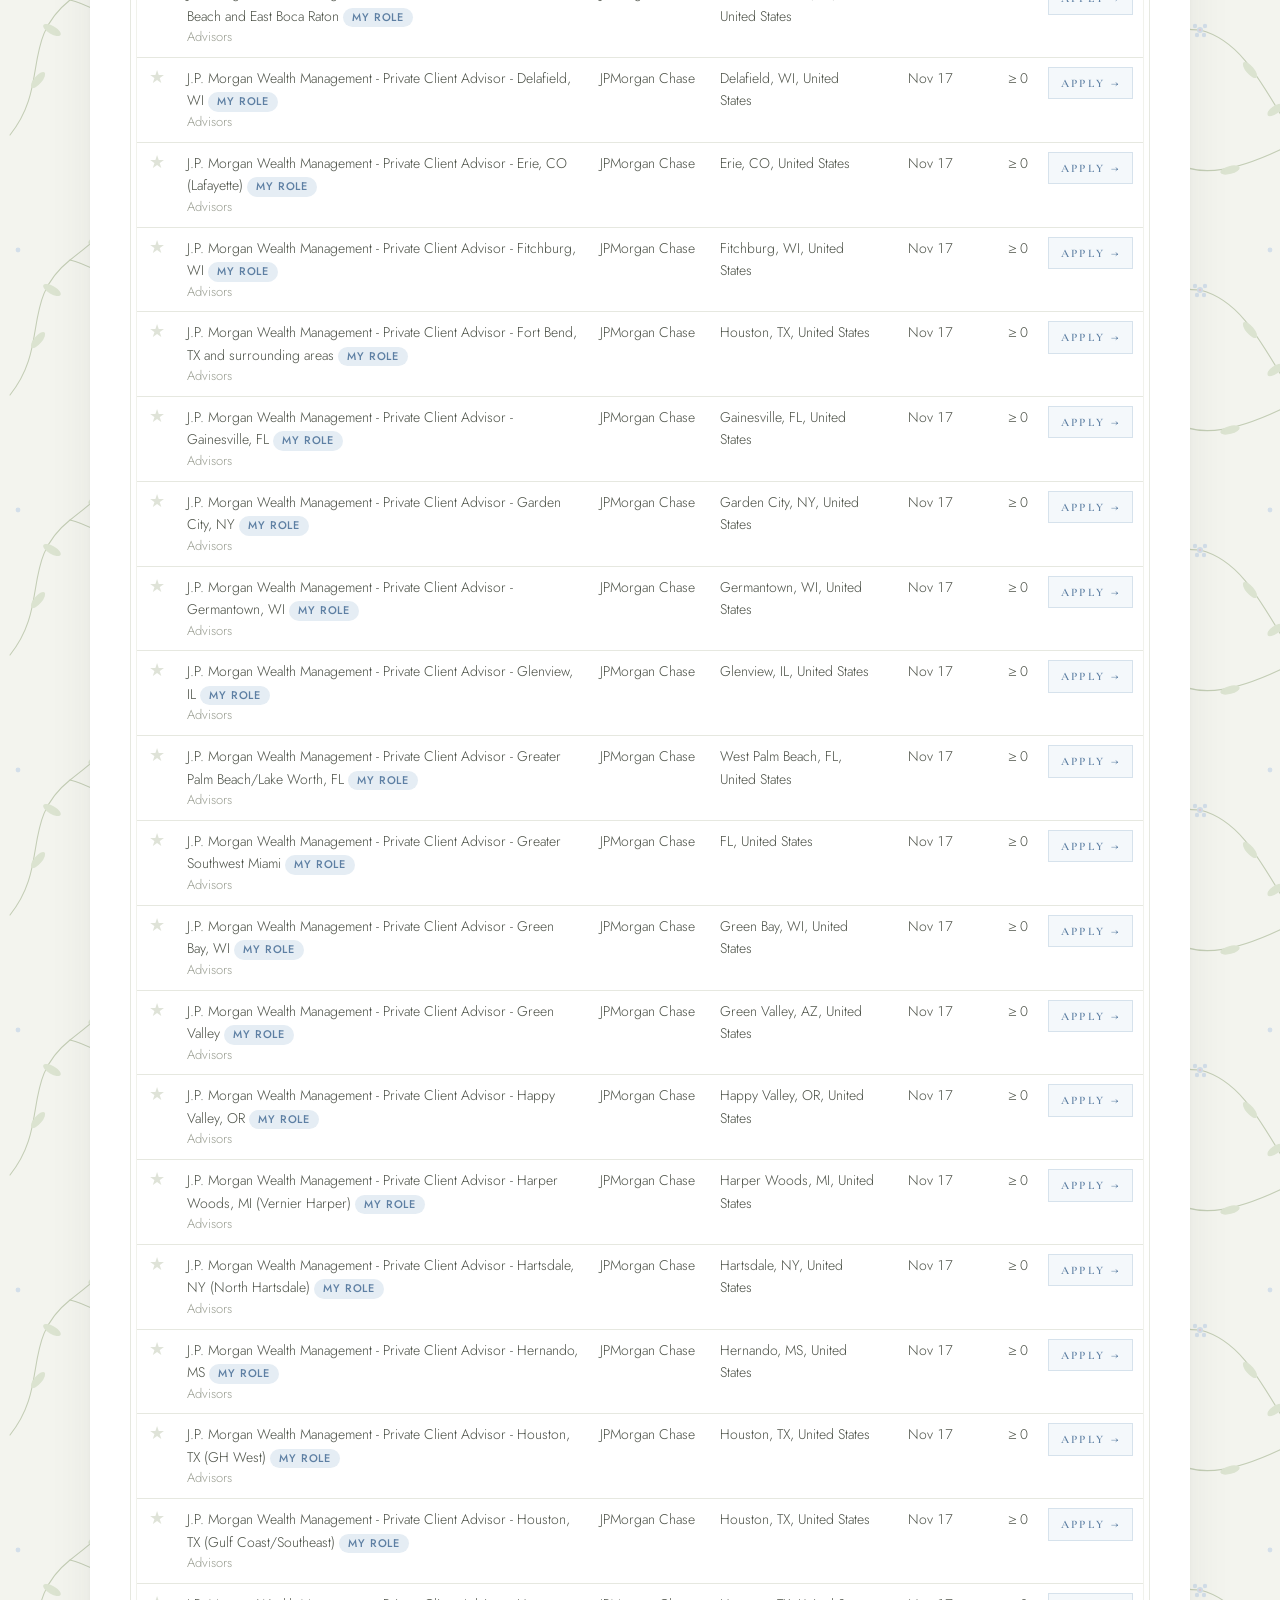
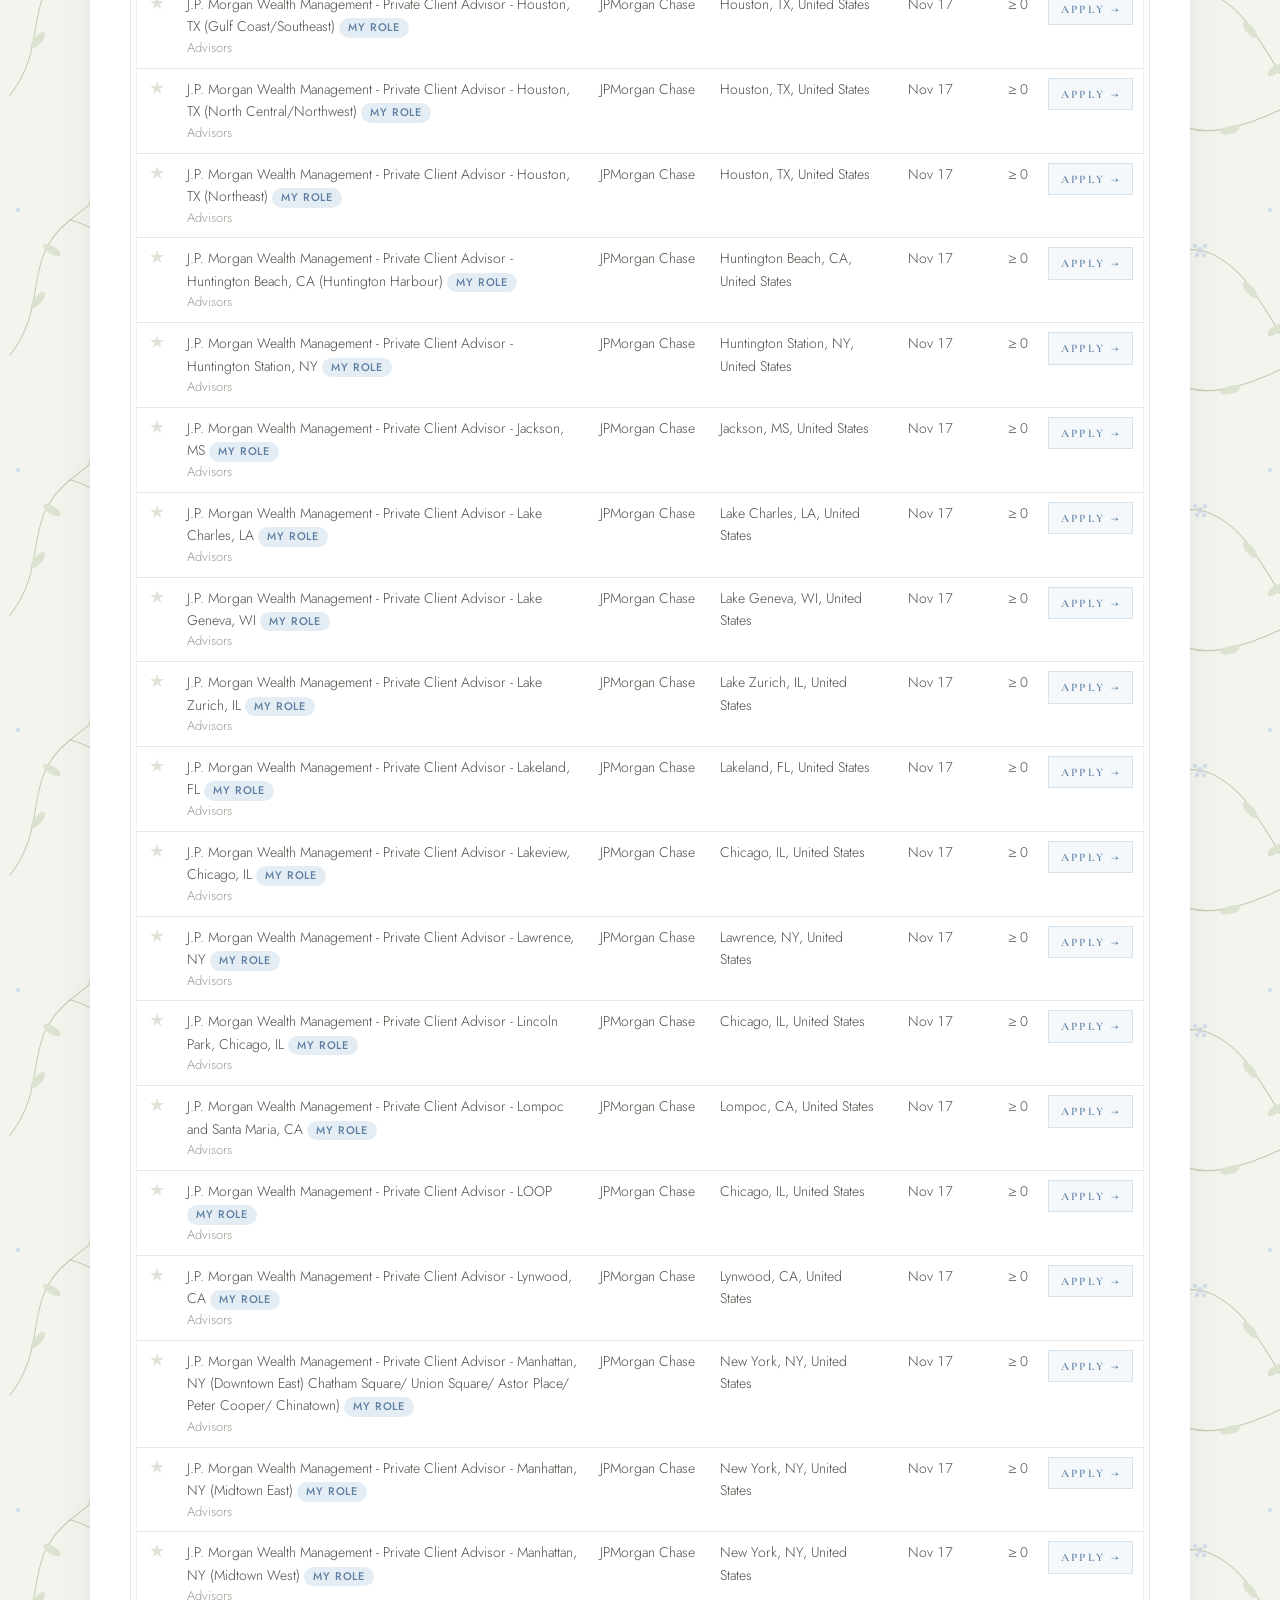
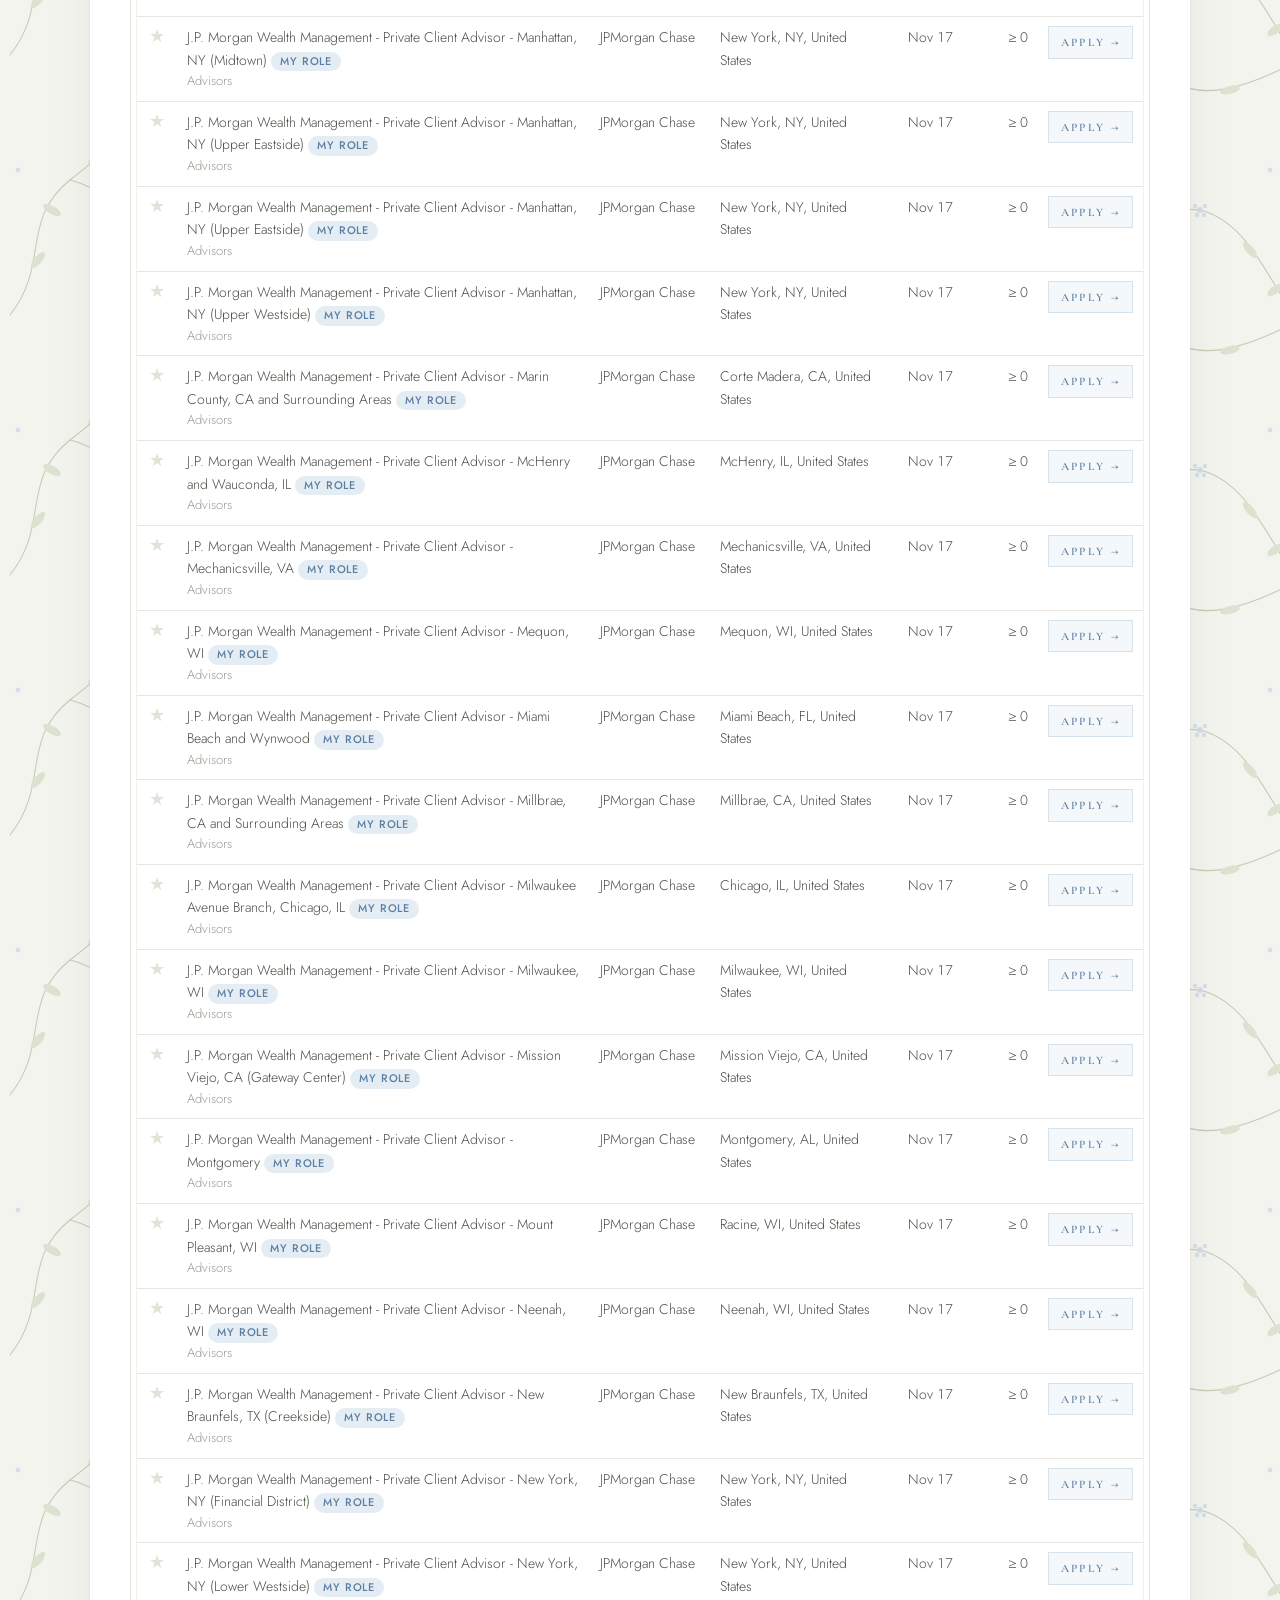
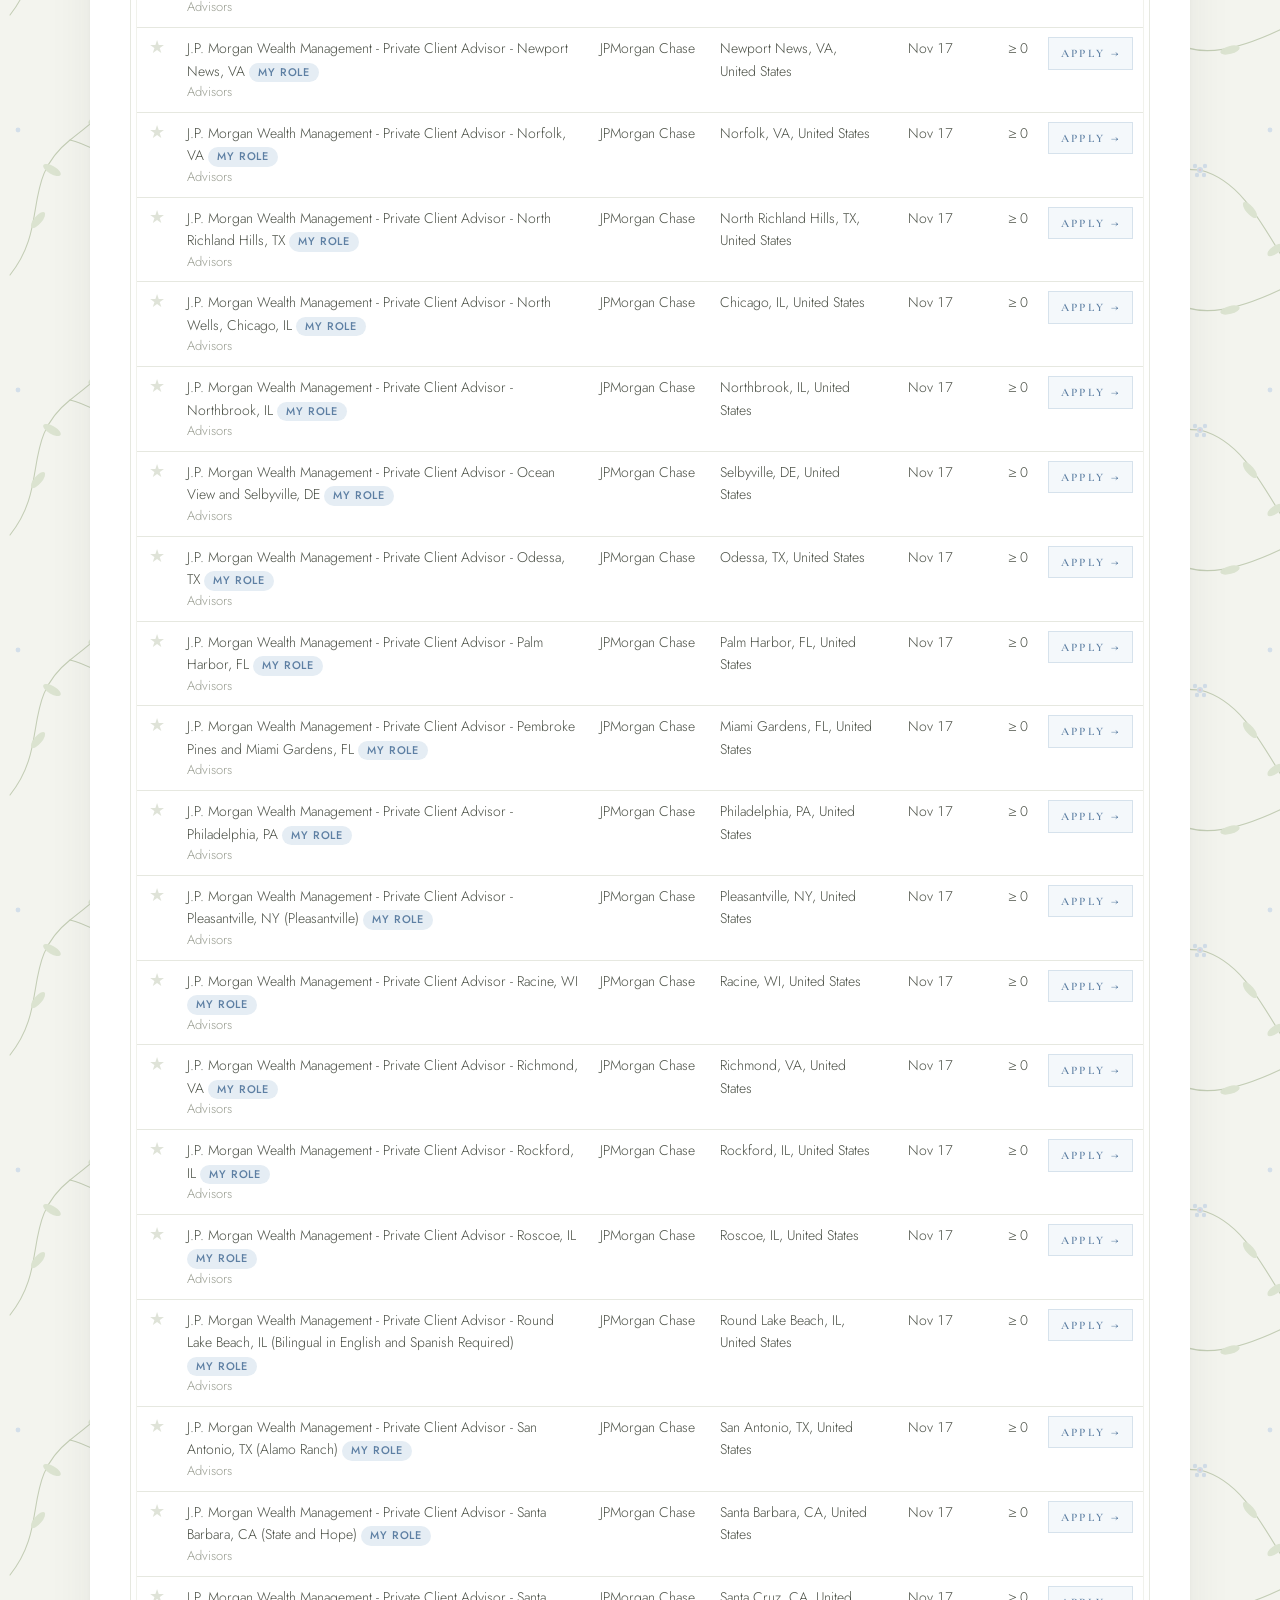
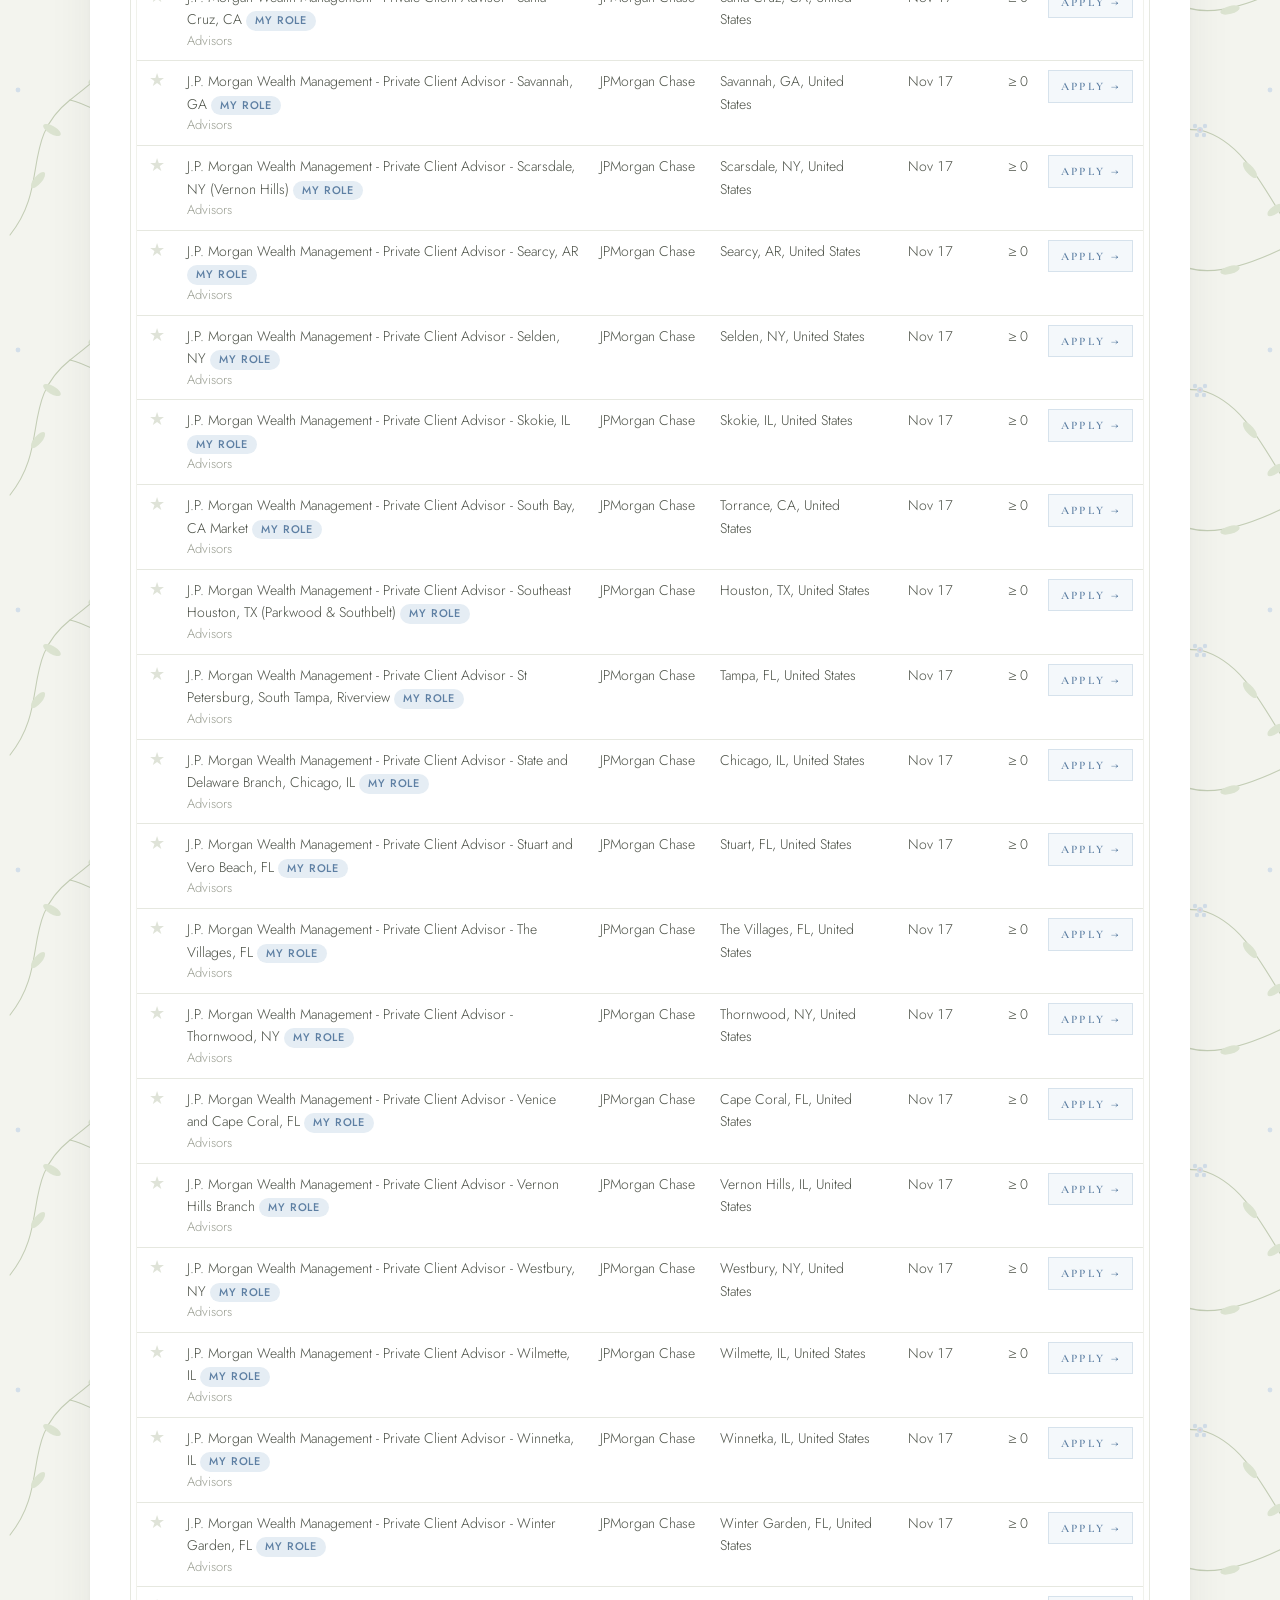
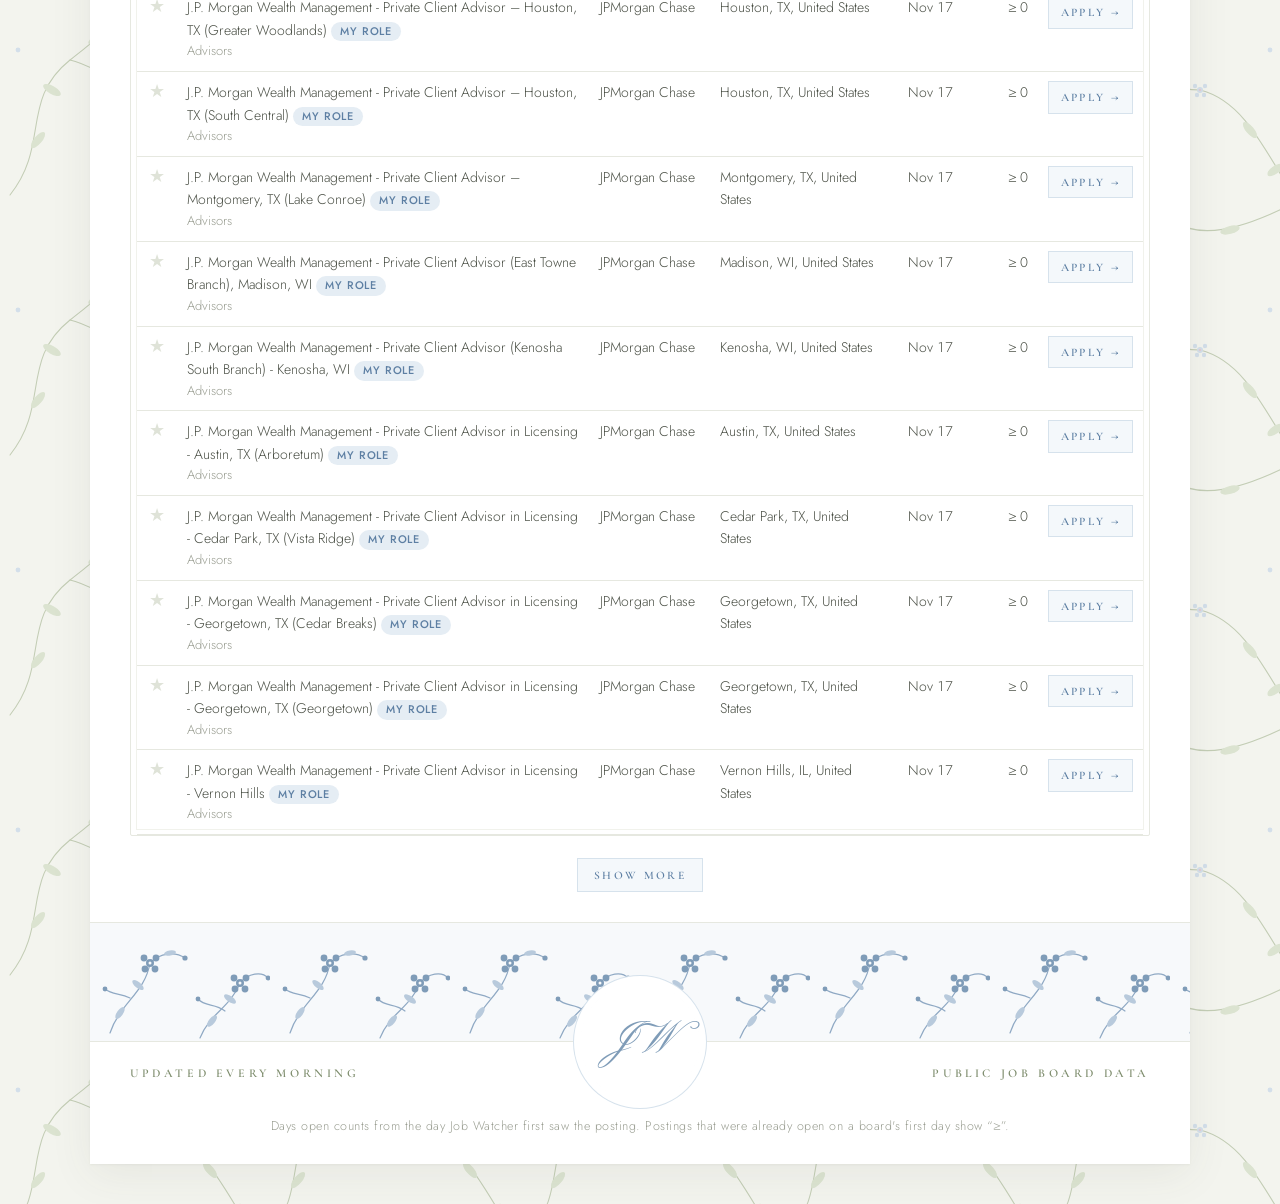
==== commit c9f0042c: "Redesign site: sage and powder-blue palette, serif masthead, vine and floral patterns, monogram foot" ====
--- a/browse.html
+++ b/browse.html
@@ -4,28 +4,38 @@
   <meta charset="utf-8">
   <meta name="viewport" content="width=device-width, initial-scale=1">
   <title>Browse · Job Watcher</title>
-  <meta name="theme-color" content="#e4daf7">
+  <meta name="description" content="Daily watch of entry-level financial advising jobs at banks and wealth firms.">
+  <meta name="theme-color" content="#e3eadb">
   <link rel="manifest" href="manifest.webmanifest">
   <link rel="icon" href="icons/icon-192.png">
   <link rel="apple-touch-icon" href="icons/icon-192.png">
+  <link rel="preconnect" href="https://fonts.googleapis.com">
+  <link rel="preconnect" href="https://fonts.gstatic.com" crossorigin>
+  <link rel="stylesheet" href="https://fonts.googleapis.com/css2?family=Cormorant+Garamond:ital,wght@0,400;0,500;0,600;1,400&family=Jost:wght@300;400;500&family=Pinyon+Script&display=swap">
   <link rel="stylesheet" href="assets/style.css">
 </head>
 <body>
-  <nav class="nav">
-    <div class="nav-inner">
-      <a class="brand" href="index.html"><span class="brand-mark">JW</span>Job Watcher</a>
-      <div class="nav-links">
-        <a href="index.html">Today</a>
-        <a href="browse.html" aria-current="page">Browse</a>
-        <a href="market.html">Market</a>
+  <div class="paper">
+  <header class="masthead">
+    <nav class="nav">
+      <div class="nav-inner">
+        <div class="nav-links left"><a href="index.html">Today</a><a href="browse.html" aria-current="page">Browse</a></div>
+        <a class="brand" href="index.html"><span class="brand-name">Job Watcher</span><span class="brand-sub">Financial Advising</span></a>
+        <div class="nav-links right"><a href="market.html">Market</a><a href="https://github.com/allisonbelll/job-watcher/issues">Daily Notes</a></div>
+        <span class="nav-status"></span>
       </div>
-      <span class="nav-status"></span>
+    </nav>
+    <div class="tagline">Entry-level advising roles &nbsp;·&nbsp; checked every morning &nbsp;·&nbsp; 26 employers</div>
+  </header>
+
+  <section class="hero">
+    <div class="hero-panel">
+      <h1><span>Browse</span><span class="indent">Open Roles</span></h1>
+      <p class="sub">Search, filter and sort every open posting. Tap the star to save a role to your shortlist; it stays in this browser.</p>
     </div>
-  </nav>
+  </section>
 
   <main>
-    <h1>Browse open postings</h1>
-    <p class="sub">Star a posting to save it to your shortlist. The shortlist stays in this browser.</p>
 
     <section class="card">
       <div class="controls">
@@ -76,7 +86,17 @@
     </section>
     <div style="text-align:center"><button class="btn" id="more" hidden>Show more</button></div>
   </main>
-  <footer>Days open counts from the day Job Watcher first saw the posting. Postings that were already open on a board's first day show “≥”.</footer>
+
+  <footer class="foot">
+    <div class="toile-band" aria-hidden="true"></div>
+    <div class="foot-row">
+      <span>Updated every morning</span>
+      <a class="monogram" href="index.html" aria-label="Job Watcher home">JW</a>
+      <span>Public job board data</span>
+    </div>
+    <div class="foot-note">Days open counts from the day Job Watcher first saw the posting. Postings that were already open on a board's first day show “≥”.</div>
+  </footer>
+  </div>
 
   <script src="assets/common.js"></script>
   <script src="assets/browse.js"></script>
--- a/assets/style.css
+++ b/assets/style.css
@@ -1,132 +1,256 @@
+/* Job Watcher: garden-party design.
+   One set of fonts and colors for every page:
+   Cormorant Garamond (display serif), Jost (light sans for data), Pinyon Script (monogram). */
+
 :root {
-  --ink: #3b3350;
-  --ink-2: #5e5670;
-  --muted: #8e86a0;
-  --line: #efe4ee;
-  --bg: #fdf8f6;
-  --card: #ffffff;
-  --nav: #e4daf7;
-  --nav-ink: #3b3350;
-  --brand: #6a4fa3;
-  --brand-2: #7a5fb8;
-  --accent: #f4a7b9;
-  --good: #2f7a55;
-  --good-bg: #dcf3e6;
-  --bad: #b04a5a;
-  --bad-bg: #fde2e4;
-  --role: #6a4fa3;
-  --role-bg: #ece4fa;
-  --radius: 14px;
-  --font: "Inter", system-ui, -apple-system, "Segoe UI", Roboto, "Helvetica Neue", Arial, sans-serif;
-  --mono: ui-monospace, SFMono-Regular, Menlo, Consolas, monospace;
+  --ink: #4a4f45;
+  --ink-2: #6b7064;
+  --muted: #9a9e92;
+  --line: #e6e8e0;
+  --paper: #ffffff;
+  --cream: #fbfaf6;
+  --sage: #a9b99a;
+  --sage-deep: #7d8c6c;
+  --sage-pale: #e3eadb;
+  --blue: #7f9cb8;
+  --blue-deep: #5d7fa3;
+  --blue-pale: #d6e2ec;
+  --blush: #e7c9cf;
+  --good: #5f7f57;
+  --good-bg: #e6eedf;
+  --bad: #a3606b;
+  --bad-bg: #f6e6e8;
+  --role: #5d7fa3;
+  --role-bg: #e5edf4;
+  --radius: 2px;
+  --serif: "Cormorant Garamond", "Cormorant", "Didot", "Bodoni 72", Georgia, "Times New Roman", serif;
+  --font: "Jost", "Avenir Next", "Futura", system-ui, -apple-system, "Segoe UI", sans-serif;
+  --script: "Pinyon Script", "Snell Roundhand", "Apple Chancery", cursive;
+  --vine: url("data:image/svg+xml,%3Csvg xmlns='http://www.w3.org/2000/svg' width='260' height='260' viewBox='0 0 260 260'%3E %3Cg fill='none' stroke='%23c3cdb5' stroke-width='1.1' stroke-linecap='round'%3E %3Cpath d='M10 255 C 50 205, 20 160, 70 120 S 140 70, 130 20'/%3E %3Cpath d='M70 120 C 95 125, 120 150, 160 150'/%3E %3Cpath d='M130 20 C 160 40, 200 30, 250 5'/%3E %3Cpath d='M160 150 C 200 160, 220 200, 250 250'/%3E %3C/g%3E %3Cg fill='%23dbe3d0'%3E %3Cellipse cx='38' cy='200' rx='10' ry='4' transform='rotate(-50 38 200)'/%3E %3Cellipse cx='52' cy='150' rx='10' ry='4' transform='rotate(30 52 150)'/%3E %3Cellipse cx='98' cy='98' rx='11' ry='4' transform='rotate(-30 98 98)'/%3E %3Cellipse cx='122' cy='55' rx='10' ry='4' transform='rotate(60 122 55)'/%3E %3Cellipse cx='110' cy='140' rx='10' ry='4' transform='rotate(20 110 140)'/%3E %3Cellipse cx='190' cy='30' rx='10' ry='4' transform='rotate(-15 190 30)'/%3E %3Cellipse cx='210' cy='190' rx='10' ry='4' transform='rotate(50 210 190)'/%3E %3Cellipse cx='235' cy='230' rx='9' ry='4' transform='rotate(-35 235 230)'/%3E %3C/g%3E %3Cg fill='%23d3dfea'%3E %3Ccircle cx='160' cy='150' r='3'/%3E%3Ccircle cx='155' cy='146' r='2.2'/%3E%3Ccircle cx='165' cy='146' r='2.2'/%3E%3Ccircle cx='157' cy='155' r='2.2'/%3E%3Ccircle cx='164' cy='155' r='2.2'/%3E %3Ccircle cx='130' cy='20' r='2.6'/%3E%3Ccircle cx='126' cy='16' r='1.9'/%3E%3Ccircle cx='134' cy='16' r='1.9'/%3E %3Ccircle cx='18' cy='110' r='2.4'/%3E%3Ccircle cx='230' cy='110' r='2.4'/%3E %3C/g%3E %3Cg fill='%23e7c9cf'%3E%3Ccircle cx='160' cy='150' r='1.1'/%3E%3Ccircle cx='130' cy='20' r='1'/%3E%3C/g%3E %3C/svg%3E");
+  --toile: url("data:image/svg+xml,%3Csvg xmlns='http://www.w3.org/2000/svg' width='180' height='120' viewBox='0 0 180 120'%3E %3Crect width='180' height='120' fill='%23f7f9fb'/%3E %3Cg fill='none' stroke='%238fa9c4' stroke-width='1.2' stroke-linecap='round'%3E %3Cpath d='M20 110 C 30 80, 55 70, 60 40'/%3E%3Cpath d='M60 40 C 70 30, 85 28, 95 35'/%3E %3Cpath d='M110 115 C 120 90, 140 85, 150 60'/%3E%3Cpath d='M150 60 C 158 50, 172 48, 178 55'/%3E %3Cpath d='M40 75 C 30 70, 22 72, 15 66'/%3E%3Cpath d='M135 88 C 125 80, 115 84, 108 76'/%3E %3C/g%3E %3Cg fill='%23b8cadc'%3E %3Cellipse cx='30' cy='90' rx='7' ry='3' transform='rotate(-55 30 90)'/%3E %3Cellipse cx='48' cy='62' rx='7' ry='3' transform='rotate(40 48 62)'/%3E %3Cellipse cx='122' cy='98' rx='7' ry='3' transform='rotate(-50 122 98)'/%3E %3Cellipse cx='140' cy='76' rx='7' ry='3' transform='rotate(35 140 76)'/%3E %3Cellipse cx='80' cy='30' rx='6' ry='2.6' transform='rotate(-10 80 30)'/%3E %3C/g%3E %3Cg fill='%237f9cb8'%3E %3Ccircle cx='60' cy='40' r='4'/%3E%3Ccircle cx='54' cy='35' r='3.4'/%3E%3Ccircle cx='66' cy='35' r='3.4'/%3E%3Ccircle cx='55' cy='46' r='3.4'/%3E%3Ccircle cx='65' cy='46' r='3.4'/%3E %3Ccircle cx='150' cy='60' r='4'/%3E%3Ccircle cx='144' cy='55' r='3.4'/%3E%3Ccircle cx='156' cy='55' r='3.4'/%3E%3Ccircle cx='145' cy='66' r='3.4'/%3E%3Ccircle cx='155' cy='66' r='3.4'/%3E %3Ccircle cx='95' cy='35' r='2.6'/%3E%3Ccircle cx='15' cy='66' r='2.4'/%3E%3Ccircle cx='108' cy='76' r='2.4'/%3E%3Ccircle cx='178' cy='55' r='2.4'/%3E %3C/g%3E %3Cg fill='%23f7f9fb'%3E%3Ccircle cx='60' cy='40' r='1.5'/%3E%3Ccircle cx='150' cy='60' r='1.5'/%3E%3C/g%3E %3C/svg%3E");
 }
 
 * { box-sizing: border-box; }
 html, body { margin: 0; }
 body {
   font-family: var(--font);
+  font-weight: 300;
   color: var(--ink);
-  background: var(--bg);
-  line-height: 1.5;
+  background: #f3f4ee var(--vine) repeat;
+  background-size: 260px 260px;
+  line-height: 1.6;
   font-size: 15px;
-}
-a { color: var(--brand-2); }
-
-/* ---------- navigation (shared by every page) ---------- */
-.nav {
-  position: sticky; top: 0; z-index: 10;
-  background: linear-gradient(90deg, #e4daf7 0%, #fbe1ea 55%, #dff1ea 100%);
-  color: var(--nav-ink);
-  box-shadow: 0 1px 0 rgba(59,51,80,.06);
-}
+  padding: 28px 16px 40px;
+}
+a { color: var(--blue-deep); text-decoration-thickness: 1px; text-underline-offset: 3px; }
+strong, b { font-weight: 500; }
+code { font-family: var(--font); font-weight: 400; color: var(--sage-deep); }
+
+/* the white "paper" every page sits on */
+.paper {
+  max-width: 1100px; margin: 0 auto; background: var(--paper);
+  box-shadow: 0 1px 2px rgba(74,79,69,.06), 0 10px 40px rgba(74,79,69,.08);
+}
+
+/* ---------- masthead + navigation (shared) ---------- */
+.nav { background: var(--paper); }
 .nav-inner {
-  max-width: 1120px; margin: 0 auto; padding: 0 20px;
-  display: flex; align-items: center; gap: 28px; height: 56px;
-}
-.brand { font-weight: 700; letter-spacing: .2px; color: var(--nav-ink); text-decoration: none; display: flex; align-items: center; gap: 8px; }
-.brand-mark { width: 22px; height: 22px; border-radius: 6px; background: #fff; display: inline-grid; place-items: center; color: var(--brand); box-shadow: 0 1px 2px rgba(59,51,80,.12); font-size: 13px; font-weight: 800; }
-.nav-links { display: flex; gap: 4px; }
+  display: grid; grid-template-columns: 1fr auto 1fr; align-items: center;
+  padding: 26px 40px 18px; gap: 16px;
+}
+.nav-links { display: flex; gap: 38px; align-items: center; }
+.nav-links.left { justify-content: space-evenly; }
+.nav-links.right { justify-content: space-evenly; }
 .nav-links a {
-  color: var(--ink-2); text-decoration: none;
-  padding: 7px 12px; border-radius: 7px; font-weight: 500;
-}
-.nav-links a:hover { color: var(--nav-ink); background: rgba(255,255,255,.45); }
-.nav-links a[aria-current="page"] { color: var(--nav-ink); background: rgba(255,255,255,.75); }
-.nav-status { margin-left: auto; font-size: 12.5px; color: var(--ink-2); }
-.offline .nav-status::before { content: "● offline · "; color: var(--bad); }
-
-main { max-width: 1120px; margin: 0 auto; padding: 28px 20px 64px; }
-h1 { font-size: 26px; margin: 0 0 4px; letter-spacing: -.2px; }
-h2 { font-size: 19px; margin: 0 0 6px; letter-spacing: -.1px; }
-.sub { color: var(--ink-2); margin: 0 0 22px; }
+  font-family: var(--serif); font-size: 13px; font-weight: 500;
+  text-transform: uppercase; letter-spacing: .32em; color: var(--sage-deep);
+  text-decoration: none; padding: 4px 0; border-bottom: 1px solid transparent;
+}
+.nav-links a:hover { color: var(--blue-deep); }
+.nav-links a[aria-current="page"] { color: var(--blue-deep); border-bottom-color: var(--blue-pale); }
+.brand { text-align: center; text-decoration: none; color: var(--sage-deep); display: block; }
+.brand-name {
+  display: block; font-family: var(--serif); font-weight: 400; font-size: 30px;
+  letter-spacing: .22em; text-transform: uppercase; line-height: 1.1;
+}
+.brand-sub {
+  display: block; font-family: var(--serif); font-size: 11.5px; letter-spacing: .5em;
+  text-transform: uppercase; color: var(--sage); margin-top: 2px;
+}
+.nav-status {
+  grid-column: 1 / -1; text-align: center; font-size: 11.5px; letter-spacing: .12em;
+  text-transform: uppercase; color: var(--muted); margin-top: -4px;
+}
+.offline .nav-status::before { content: "offline · showing saved data · "; color: var(--bad); }
+
+.tagline {
+  border-top: 1px solid var(--line); border-bottom: 1px solid var(--line);
+  text-align: center; padding: 16px 20px; font-family: var(--serif); font-weight: 500;
+  font-size: 14px; letter-spacing: .3em; text-transform: uppercase; color: var(--sage-deep);
+}
+
+/* ---------- hero: sage vine band with a framed white panel ---------- */
+.hero {
+  background: var(--sage-pale) var(--vine) repeat; background-size: 220px 220px;
+  padding: 38px 40px;
+}
+.hero-panel {
+  background: var(--paper); border: 8px solid var(--blue-pale);
+  outline: 1px solid #fff; outline-offset: -14px;
+  padding: 34px 44px 30px; max-width: 860px; margin-left: auto;
+}
+h1 {
+  font-family: var(--serif); font-weight: 400; font-size: 34px; line-height: 1.25;
+  letter-spacing: .2em; text-transform: uppercase; color: var(--sage-deep); margin: 0 0 14px;
+}
+h1 span { display: block; }
+h1 .indent { padding-left: 22%; color: var(--blue); }
+.sub { color: var(--ink-2); margin: 0; max-width: 680px; font-size: 14.5px; }
+.sub strong { color: var(--ink); }
+
+main { padding: 34px 40px 20px; }
+h2 {
+  font-family: var(--serif); font-weight: 500; font-size: 22px; letter-spacing: .06em;
+  margin: 0 0 6px; color: var(--sage-deep);
+}
 .muted { color: var(--muted); }
 .small { font-size: 13px; }
 
 .card {
-  background: var(--card); border: 1px solid var(--line); box-shadow: 0 2px 10px rgba(122,95,184,.05);
-  border-radius: var(--radius); padding: 18px 20px; margin-bottom: 18px;
-}
+  background: var(--paper); border: 1px solid var(--line); border-radius: var(--radius);
+  padding: 22px 26px; margin-bottom: 22px; position: relative;
+}
+.card::before {         /* thin inner frame, like a printed card */
+  content: ""; position: absolute; inset: 5px; border: 1px solid #f1f2ec; pointer-events: none;
+}
+.card > * { position: relative; }
 
 /* ---------- stat tiles ---------- */
-.tiles { display: grid; grid-template-columns: repeat(4, 1fr); gap: 14px; margin-bottom: 18px; }
-.tile { background: var(--card); border: 1px solid var(--line); border-radius: var(--radius); padding: 16px 18px; }
-.tile:nth-child(1) { background: #f1ebfc; border-color: #e4daf7; }
-.tile:nth-child(2) { background: #e9f5fd; border-color: #d6eaf8; }
-.tile:nth-child(3) { background: #e6f6ef; border-color: #d2eedf; }
-.tile:nth-child(4) { background: #fdecef; border-color: #f8d9df; }
-.tile .label { font-size: 12.5px; color: var(--muted); text-transform: uppercase; letter-spacing: .5px; }
-.tile .value { font-size: 30px; font-weight: 700; margin-top: 2px; font-variant-numeric: tabular-nums; }
+.tiles { display: grid; grid-template-columns: repeat(4, 1fr); gap: 16px; margin-bottom: 22px; }
+.tile {
+  background: var(--cream); border: 1px solid var(--line); padding: 18px 20px; text-align: center;
+  outline: 1px solid var(--blue-pale); outline-offset: -6px;
+}
+.tile .label {
+  font-family: var(--serif); font-size: 12px; font-weight: 600; color: var(--sage-deep);
+  text-transform: uppercase; letter-spacing: .22em;
+}
+.tile .value {
+  font-family: var(--serif); font-size: 44px; font-weight: 400; color: var(--blue-deep);
+  line-height: 1.15; font-variant-numeric: lining-nums tabular-nums;
+}
 .tile .note { font-size: 12.5px; color: var(--ink-2); }
 
 /* ---------- tables & lists ---------- */
 table { width: 100%; border-collapse: collapse; font-size: 14px; }
-th, td { text-align: left; padding: 8px 10px; border-bottom: 1px solid var(--line); vertical-align: top; }
-th { font-size: 12px; text-transform: uppercase; letter-spacing: .4px; color: var(--muted); font-weight: 600; }
+th, td { text-align: left; padding: 9px 10px; border-bottom: 1px solid var(--line); vertical-align: top; }
+th {
+  font-family: var(--serif); font-size: 12px; text-transform: uppercase; letter-spacing: .2em;
+  color: var(--sage-deep); font-weight: 600;
+}
 td.num, th.num { text-align: right; font-variant-numeric: tabular-nums; }
-.pill { display: inline-block; font-size: 12px; padding: 1px 8px; border-radius: 999px; font-weight: 600; }
+.pill {
+  display: inline-block; font-size: 11px; padding: 1px 9px; border-radius: 999px;
+  font-weight: 500; letter-spacing: .08em; text-transform: uppercase;
+}
 .pill.ok { background: var(--good-bg); color: var(--good); }
 .pill.fail { background: var(--bad-bg); color: var(--bad); }
 .pill.role { background: var(--role-bg); color: var(--role); }
 
-.posting-list { list-style: none; margin: 0; padding: 0; }
-.posting-list li { padding: 9px 0; border-bottom: 1px solid var(--line); display: flex; gap: 10px; align-items: baseline; }
+.posting-list { list-style: none; margin: 10px 0 0; padding: 0; }
+.posting-list li { padding: 10px 0; border-bottom: 1px solid var(--line); }
 .posting-list li:last-child { border-bottom: 0; }
+.posting-list a { text-decoration: none; font-weight: 400; }
+.posting-list a:hover { text-decoration: underline; }
 .posting-list .meta { color: var(--muted); font-size: 13px; }
-.two-col { display: grid; grid-template-columns: 1fr 1fr; gap: 18px; }
+.two-col { display: grid; grid-template-columns: 1fr 1fr; gap: 22px; }
 
 /* ---------- browse ---------- */
-.controls { display: flex; flex-wrap: wrap; gap: 10px; align-items: end; }
-.control { display: flex; flex-direction: column; gap: 4px; font-size: 12.5px; color: var(--ink-2); }
+.controls { display: flex; flex-wrap: wrap; gap: 14px; align-items: end; }
+.control {
+  display: flex; flex-direction: column; gap: 5px; font-family: var(--serif); font-size: 12px;
+  font-weight: 600; letter-spacing: .18em; text-transform: uppercase; color: var(--sage-deep);
+}
 select, input[type="search"] {
-  font: inherit; font-size: 14px; padding: 7px 10px; border: 1px solid var(--line);
-  border-radius: 8px; background: #fff; color: var(--ink); min-width: 150px;
-}
+  font: inherit; font-family: var(--font); font-weight: 300; font-size: 14px; letter-spacing: 0;
+  text-transform: none; padding: 8px 10px; border: 1px solid #dfe3d8; border-radius: 0;
+  background: var(--cream); color: var(--ink); min-width: 150px;
+}
+select:focus, input:focus { outline: 1px solid var(--blue); outline-offset: 1px; }
 input[type="search"] { min-width: 230px; }
-.switch { display: inline-flex; border: 1px solid var(--line); border-radius: 8px; overflow: hidden; background: #fff; }
-.switch button { font: inherit; font-size: 14px; border: 0; background: none; padding: 7px 14px; cursor: pointer; color: var(--ink-2); }
-.switch button[aria-pressed="true"] { background: #e4daf7; color: var(--nav-ink); font-weight: 600; }
-.star { border: 0; background: none; cursor: pointer; font-size: 19px; line-height: 1; color: #ddd3e3; padding: 0 2px; }
-.star[aria-pressed="true"] { color: var(--accent); }
-.apply { font-weight: 600; text-decoration: none; white-space: nowrap; }
-.btn { font: inherit; font-size: 14px; padding: 7px 14px; border-radius: 8px; border: 1px solid var(--line); background: #fff; cursor: pointer; }
-.result-count { margin: 14px 0 8px; color: var(--ink-2); font-size: 14px; }
+.switch { display: inline-flex; border: 1px solid var(--blue-pale); background: #fff; }
+.switch button {
+  font-family: var(--serif); font-size: 12px; font-weight: 600; letter-spacing: .16em;
+  text-transform: uppercase; border: 0; background: none; padding: 9px 14px; cursor: pointer; color: var(--ink-2);
+}
+.switch button[aria-pressed="true"] { background: var(--blue-pale); color: var(--blue-deep); }
+.star { border: 0; background: none; cursor: pointer; font-size: 18px; line-height: 1; color: #dfe3d8; padding: 0 2px; }
+.star[aria-pressed="true"] { color: var(--blue); }
+.apply, .btn {
+  font-family: var(--serif); font-size: 11.5px; font-weight: 600; letter-spacing: .2em;
+  text-transform: uppercase; white-space: nowrap; text-decoration: none; color: var(--blue-deep);
+  border: 1px solid var(--blue-pale); background: #f4f8fb; padding: 6px 12px; display: inline-block;
+}
+.btn { cursor: pointer; padding: 9px 16px; }
+.apply:hover, .btn:hover { background: var(--blue-pale); }
+.result-count {
+  margin: 4px 0 12px; font-family: var(--serif); font-size: 17px; font-style: italic; color: var(--ink-2);
+}
 
 /* ---------- market ---------- */
-.finding h2 { color: var(--brand); }
-.finding p { color: var(--ink-2); margin: 0 0 12px; max-width: 760px; }
+.finding h2 { font-size: 24px; }
+.finding p { color: var(--ink-2); margin: 0 0 14px; max-width: 780px; }
 .chart svg { width: 100%; height: auto; display: block; }
-.chart text { font-family: var(--font); fill: var(--ink-2); font-size: 11px; }
-.legend { display: flex; gap: 16px; font-size: 13px; color: var(--ink-2); margin-bottom: 6px; }
-.legend span::before { content: ""; display: inline-block; width: 10px; height: 10px; border-radius: 2px; margin-right: 6px; background: var(--c); vertical-align: -1px; }
-.big-number { font-size: 40px; font-weight: 700; color: var(--brand); font-variant-numeric: tabular-nums; }
-
-.empty { color: var(--muted); font-style: italic; }
-footer { text-align: center; color: var(--muted); font-size: 12.5px; padding: 24px; }
-
-@media (max-width: 760px) {
+.chart text { font-family: var(--font); font-weight: 300; fill: var(--ink-2); font-size: 11px; }
+.legend { display: flex; gap: 18px; font-size: 13px; color: var(--ink-2); margin-bottom: 6px; }
+.legend span::before {
+  content: ""; display: inline-block; width: 10px; height: 10px; border-radius: 50%;
+  margin-right: 7px; background: var(--c); vertical-align: -1px;
+}
+.big-number { font-family: var(--serif); font-size: 46px; color: var(--blue-deep); font-variant-numeric: lining-nums; }
+
+.empty { color: var(--muted); font-style: italic; font-family: var(--serif); font-size: 16px; }
+
+/* ---------- footer: floral band, monogram, small caps row ---------- */
+.foot { margin-top: 10px; }
+.toile-band {
+  height: 120px; background: var(--toile) repeat-x; background-size: 180px 120px;
+  border-top: 1px solid var(--line); border-bottom: 1px solid var(--line);
+}
+.foot-row {
+  display: grid; grid-template-columns: 1fr auto 1fr; align-items: start; padding: 0 40px;
+}
+.foot-row span {
+  font-family: var(--serif); font-size: 12px; font-weight: 600; letter-spacing: .3em;
+  text-transform: uppercase; color: var(--sage-deep); padding-top: 22px;
+}
+.foot-row span:last-child { text-align: right; }
+.monogram {
+  width: 120px; height: 120px; margin-top: -60px; border-radius: 50%; background: #fff;
+  display: grid; place-items: center; text-decoration: none;
+  box-shadow: 0 0 0 6px #fff, 0 0 0 7px var(--blue-pale);
+  font-family: var(--script); font-size: 44px; color: var(--blue); line-height: 1;
+}
+.foot-note {
+  text-align: center; font-size: 12.5px; color: var(--muted); padding: 14px 40px 28px;
+  letter-spacing: .04em;
+}
+
+@media (max-width: 820px) {
+  body { padding: 0; }
+  .nav-inner { grid-template-columns: 1fr; padding: 20px 16px 12px; }
+  .brand { order: -1; }
+  .nav-links, .nav-links.left, .nav-links.right { justify-content: center; gap: 22px; }
+  .brand-name { font-size: 24px; }
+  .hero { padding: 20px 14px; }
+  .hero-panel { padding: 24px 22px; border-width: 6px; }
+  h1 { font-size: 24px; }
+  h1 .indent { padding-left: 12%; }
+  main { padding: 22px 14px 10px; }
   .tiles { grid-template-columns: repeat(2, 1fr); }
   .two-col { grid-template-columns: 1fr; }
-  .nav-status { display: none; }
-  .nav-inner { gap: 12px; }
   .hide-sm { display: none; }
-}
+  .foot-row { grid-template-columns: 1fr; text-align: center; }
+  .foot-row span, .foot-row span:last-child { text-align: center; padding-top: 8px; }
+  .monogram { margin: -60px auto 0; order: -1; }
+}
